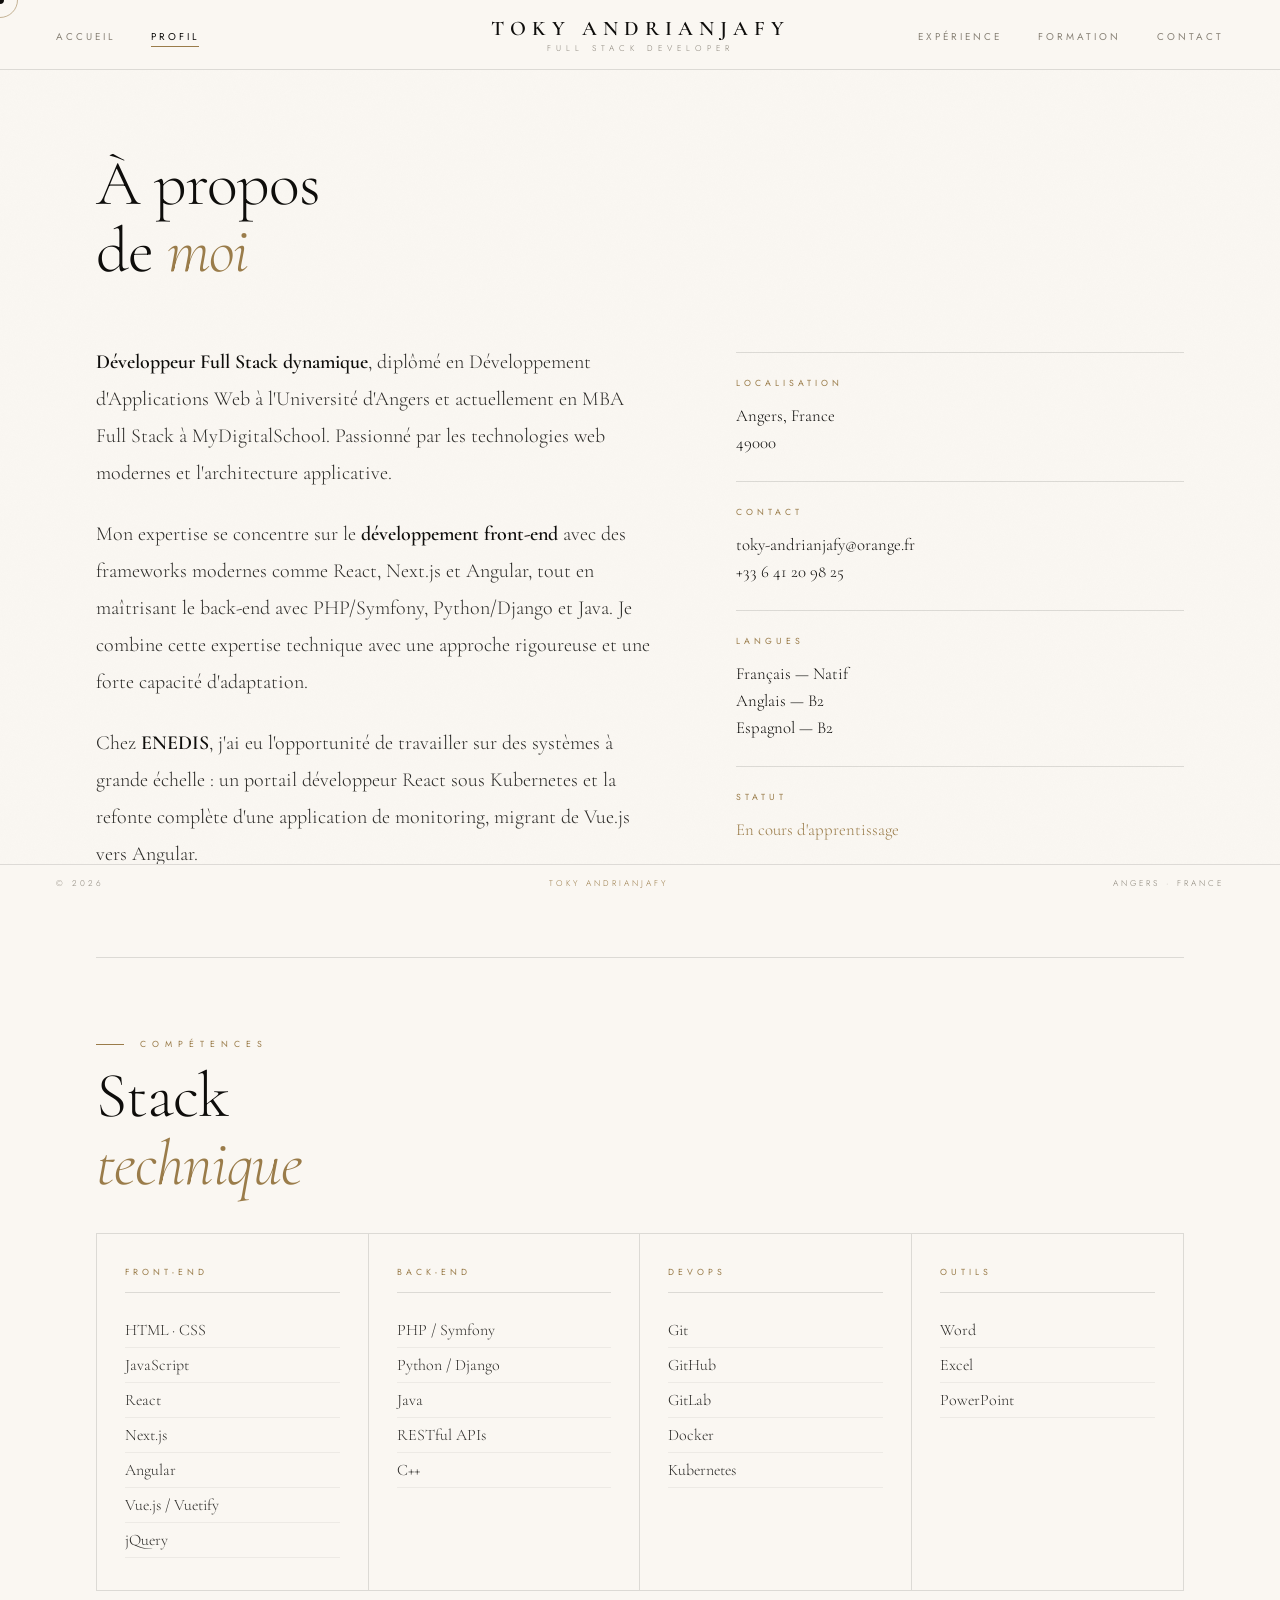
==== pages/about.html @ 76fbd196 "responsive" ====
<!DOCTYPE html>
<html lang="fr">

<head>
    <meta charset="UTF-8" />
    <meta name="viewport" content="width=device-width, initial-scale=1.0" />
    <title>Profil</title>
    <link rel="stylesheet" href="../assets/styles.css" />
</head>

<body data-page="about">

    <div id="cursor"></div>
    <div id="cursor-circle"></div>
    <div id="curtain">
        <div id="curtain-line"></div>
    </div>

    <nav>
        <ul class="nav-left">
            <li><a href="../index.html" data-page="home">Accueil</a></li>
            <li><a href="../pages/about.html" data-page="about">Profil</a></li>
        </ul>
        <div class="nav-logo">
            <div class="nav-logo-main">Toky Andrianjafy</div>
            <div class="nav-logo-sub">Full Stack Developer</div>
        </div>
        <ul class="nav-right">
            <li><a href="../pages/experience.html" data-page="experience">Expérience</a></li>
            <li><a href="../pages/education.html" data-page="education">Formation</a></li>
            <li><a href="../pages/contact.html" data-page="contact">Contact</a></li>
        </ul>

        <!-- HAMBURGER -->
        <button id="nav-hamburger" class="nav-hamburger" aria-label="Menu">
            <span></span>
            <span></span>
            <span></span>
        </button>
    </nav>

    <main class="page active" id="about">
        <div class="pg-wrap">

            <h2 class="section-h2 reveal">À propos<br>de <em>moi</em></h2>

            <div class="about-grid">

                <div class="about-body">
                    <p class="reveal">
                        <strong>Développeur Full Stack dynamique</strong>, diplômé en Développement d'Applications Web à
                        l'Université d'Angers et actuellement en MBA Full Stack à MyDigitalSchool. Passionné par les
                        technologies web modernes et l'architecture applicative.
                    </p>
                    <p class="reveal">
                        Mon expertise se concentre sur le <strong>développement front-end</strong> avec des frameworks
                        modernes comme React, Next.js et Angular, tout en maîtrisant le back-end avec PHP/Symfony,
                        Python/Django et Java. Je combine cette expertise technique avec une approche rigoureuse et une
                        forte capacité d'adaptation.
                    </p>
                    <p class="reveal">
                        Chez <strong>ENEDIS</strong>, j'ai eu l'opportunité de travailler sur des systèmes à grande
                        échelle : un portail développeur React sous Kubernetes et la refonte complète d'une application
                        de monitoring, migrant de Vue.js vers Angular.
                    </p>
                </div>

                <div class="about-aside">
                    <div class="aside-block reveal">
                        <div class="aside-label">Localisation</div>
                        <div class="aside-val">Angers, France<br>49000</div>
                    </div>
                    <div class="aside-block reveal">
                        <div class="aside-label">Contact</div>
                        <div class="aside-val">
                            toky-andrianjafy@orange.fr<br>
                            +33 6 41 20 98 25
                        </div>
                    </div>
                    <div class="aside-block reveal">
                        <div class="aside-label">Langues</div>
                        <div class="aside-val">
                            Français — Natif<br>
                            Anglais — B2<br>
                            Espagnol — B2
                        </div>
                    </div>
                    <div class="aside-block reveal">
                        <div class="aside-label">Statut</div>
                        <div class="aside-val" style="color:var(--or)">En cours d'apprentissage</div>
                    </div>
                </div>

            </div>

            <div class="divider"></div>

            <div class="skills-section">
                <div class="section-label reveal">Compétences</div>
                <h2 class="section-h2 reveal" style="margin-bottom:36px">Stack<br><em>technique</em></h2>

                <div class="skills-grid reveal">
                    <div class="skill-col">
                        <div class="skill-col-title">Front-End</div>
                        <ul class="skill-list">
                            <li>HTML · CSS</li>
                            <li>JavaScript</li>
                            <li>React</li>
                            <li>Next.js</li>
                            <li>Angular</li>
                            <li>Vue.js / Vuetify</li>
                            <li>jQuery</li>
                        </ul>
                    </div>
                    <div class="skill-col">
                        <div class="skill-col-title">Back-End</div>
                        <ul class="skill-list">
                            <li>PHP / Symfony</li>
                            <li>Python / Django</li>
                            <li>Java</li>
                            <li>RESTful APIs</li>
                            <li>C++</li>
                        </ul>
                    </div>
                    <div class="skill-col">
                        <div class="skill-col-title">DevOps</div>
                        <ul class="skill-list">
                            <li>Git</li>
                            <li>GitHub</li>
                            <li>GitLab</li>
                            <li>Docker</li>
                            <li>Kubernetes</li>
                        </ul>
                    </div>
                    <div class="skill-col">
                        <div class="skill-col-title">Outils</div>
                        <ul class="skill-list">
                            <li>Word</li>
                            <li>Excel</li>
                            <li>PowerPoint</li>
                        </ul>
                    </div>
                </div>
            </div>

        </div>
    </main>

    <footer>
        <span>© 2026</span>
        <span class="ft-center">Toky Andrianjafy</span>
        <span>Angers · France</span>
    </footer>

    <script src="../assets/main.js"></script>
</body>

</html>
---- assets/styles.css ----
@import url('https://fonts.googleapis.com/css2?family=Cormorant+Garamond:ital,wght@0,300;0,400;0,500;0,600;1,300;1,400&family=Jost:wght@200;300;400;500&display=swap');

:root {
  --ivoire:    #f5f0e8;
  --ivoire2:   #ede6d6;
  --creme:     #faf7f2;
  --noir:      #0e0d0b;
  --noir2:     #1a1916;
  --anthracite:#2c2b28;
  --or:        #9a7c4a;
  --or2:       #c4a265;
  --bordeaux:  #6b1f2a;
  --gris:      #8a8478;
  --gris-clair:#c8c2b6;
  --border:    rgba(154,124,74,0.18);
  --border-dark: rgba(14,13,11,0.12);
}

*, *::before, *::after { box-sizing: border-box; margin: 0; padding: 0; }
html { scroll-behavior: smooth; font-size: 16px; }
body {
  background: var(--creme); color: var(--anthracite);
  font-family: 'Jost', sans-serif; font-weight: 300;
  overflow-x: hidden; cursor: none;
  -webkit-font-smoothing: antialiased;
}
body::before {
  content: ''; position: fixed; inset: 0; z-index: 0; pointer-events: none;
  background-image: url("data:image/svg+xml,%3Csvg xmlns='http://www.w3.org/2000/svg' width='400' height='400'%3E%3Cfilter id='p'%3E%3CfeTurbulence type='fractalNoise' baseFrequency='0.65' numOctaves='3' stitchTiles='stitch'/%3E%3CfeColorMatrix type='saturate' values='0'/%3E%3C/filter%3E%3Crect width='400' height='400' filter='url(%23p)' opacity='0.025'/%3E%3C/svg%3E");
  background-size: 300px;
}

/* CURSOR */
#cursor {
  position: fixed; z-index: 9999; pointer-events: none;
  width: 8px; height: 8px; background: var(--noir);
  border-radius: 50%; transform: translate(-50%, -50%);
  transition: width .18s ease, height .18s ease, background .18s;
}
#cursor-circle {
  position: fixed; z-index: 9998; pointer-events: none;
  width: 36px; height: 36px;
  border: 1px solid rgba(154,124,74,0.55); border-radius: 50%;
  transform: translate(-50%, -50%);
  transition: left .09s ease, top .09s ease, width .22s, height .22s;
}

/* CURTAIN */
#curtain {
  position: fixed; inset: 0; z-index: 8000;
  background: var(--ivoire2);
  transform: scaleX(1); transform-origin: right;
  pointer-events: none;
}
#curtain-line {
  position: absolute; right: 0; top: 0; bottom: 0;
  width: 1px; background: var(--or);
}

/* ── NAV — FLEXBOX ── */
nav {
  position: fixed; top: 0; left: 0; right: 0; z-index: 500;
  height: 70px;
  display: flex;
  align-items: center;
  padding: 0 56px;
  background: rgba(250,247,242,0.92);
  backdrop-filter: blur(14px);
  border-bottom: 1px solid var(--border-dark);
}
.nav-left {
  display: flex; gap: 36px; list-style: none;
  flex: 1;
}
.nav-logo {
  flex-shrink: 0;
  text-align: center;
  padding: 0 40px;
}
.nav-right {
  display: flex; gap: 36px; list-style: none;
  flex: 1; justify-content: flex-end;
}
/* Hamburger — hidden on desktop */
.nav-hamburger {
  display: none;
  flex-direction: column; justify-content: center; align-items: center;
  gap: 5px;
  width: 44px; height: 44px;
  background: none; border: none;
  cursor: pointer; flex-shrink: 0;
}
.nav-hamburger span {
  display: block; width: 22px; height: 1.5px;
  background: var(--noir);
  transition: transform .28s ease, opacity .28s ease;
}
.nav-hamburger.open span:nth-child(1) { transform: translateY(6.5px) rotate(45deg); }
.nav-hamburger.open span:nth-child(2) { opacity: 0; }
.nav-hamburger.open span:nth-child(3) { transform: translateY(-6.5px) rotate(-45deg); }

.nav-logo-main {
  font-family: 'Cormorant Garamond', serif;
  font-size: 1.3rem; font-weight: 600;
  letter-spacing: 6px; text-transform: uppercase; color: var(--noir);
}
.nav-logo-sub {
  font-family: 'Jost', sans-serif;
  font-size: .52rem; font-weight: 300;
  letter-spacing: 5px; text-transform: uppercase;
  color: var(--gris); margin-top: 1px;
}
nav a {
  font-family: 'Jost', sans-serif;
  font-size: .62rem; font-weight: 400;
  letter-spacing: 3px; text-transform: uppercase;
  color: var(--gris); text-decoration: none;
  transition: color .22s; position: relative;
}
nav a::after {
  content: ''; position: absolute; bottom: -3px; left: 0; right: 0;
  height: 1px; background: var(--or);
  transform: scaleX(0); transition: transform .22s;
}
nav a:hover, nav a.active { color: var(--noir); }
nav a:hover::after, nav a.active::after { transform: scaleX(1); }

/* Drawer */
.nav-drawer {
  display: none;
  position: fixed; top: 70px; left: 0; right: 0; z-index: 490;
  background: rgba(250,247,242,0.98);
  backdrop-filter: blur(14px);
  border-bottom: 1px solid var(--border-dark);
  padding: 20px 28px 28px;
  flex-direction: column;
  opacity: 0; transform: translateY(-6px);
  transition: opacity .25s ease, transform .25s ease;
  pointer-events: none;
}
.nav-drawer.open { display: flex; opacity: 1; transform: translateY(0); pointer-events: auto; }
.nav-drawer a {
  font-family: 'Jost', sans-serif;
  font-size: .75rem; font-weight: 400;
  letter-spacing: 4px; text-transform: uppercase;
  color: var(--gris); text-decoration: none;
  padding: 16px 0;
  border-bottom: 1px solid var(--border-dark);
  display: block;
  transition: color .2s, padding-left .2s;
}
.nav-drawer a:last-child { border-bottom: none; }
.nav-drawer a:hover, .nav-drawer a.active { color: var(--noir); padding-left: 8px; }



/* PAGES */
.page {
  min-height: 100vh; padding-top: 70px;
  position: relative; z-index: 2;
  display: none; opacity: 0; transition: opacity .5s ease;
}
.page.active { display: block; opacity: 1; }

/* LAYOUT */
.pg-wrap { max-width: 1200px; margin: 0 auto; padding: 80px 56px 100px; }

.section-label {
  font-family: 'Jost', sans-serif;
  font-size: .55rem; font-weight: 400;
  letter-spacing: 6px; text-transform: uppercase; color: var(--or);
  display: flex; align-items: center; gap: 16px; margin-bottom: 12px;
}
.section-label::before { content: ''; display: block; width: 28px; height: 1px; background: var(--or); }

.section-h2 {
  font-family: 'Cormorant Garamond', serif;
  font-size: clamp(2.8rem, 5vw, 5rem); font-weight: 300;
  letter-spacing: -1px; color: var(--noir); line-height: 1.05;
  margin-bottom: 60px;
}
.section-h2 em { font-style: italic; color: var(--or); }
.divider { width: 100%; height: 1px; background: var(--border-dark); margin: 60px 0; }

/* BUTTONS */
.btn {
  font-family: 'Jost', sans-serif;
  font-size: .62rem; font-weight: 400;
  letter-spacing: 4px; text-transform: uppercase;
  padding: 14px 36px; text-decoration: none;
  border: none; cursor: none; transition: all .25s; display: inline-block;
}
.btn-dark { background: var(--noir); color: var(--ivoire); }
.btn-dark:hover { background: var(--anthracite); letter-spacing: 6px; }
.btn-outline { background: transparent; color: var(--noir); border: 1px solid var(--border-dark); }
.btn-outline:hover { border-color: var(--or); color: var(--or); }

/* HOME */
.home-hero { display: grid; grid-template-columns: 1fr 1fr; min-height: calc(100vh - 70px); }
.hero-editorial {
  padding: 80px 56px; display: flex; flex-direction: column; justify-content: flex-end;
  background: var(--noir); position: relative; overflow: hidden;
}
.hero-editorial::before {
  content: 'T A'; position: absolute; top: -20px; left: -20px;
  font-family: 'Cormorant Garamond', serif;
  font-size: 28vw; font-weight: 600; color: rgba(255,255,255,0.025);
  letter-spacing: -10px; line-height: 1; pointer-events: none; user-select: none;
}
.hero-overline {
  font-family: 'Jost', sans-serif; font-size: .55rem; font-weight: 300;
  letter-spacing: 6px; text-transform: uppercase; color: var(--or2); margin-bottom: 24px;
}
h1.hero-name {
  font-family: 'Cormorant Garamond', serif;
  font-size: clamp(3.5rem, 6vw, 6.5rem); font-weight: 300;
  color: var(--ivoire); line-height: 1.0; letter-spacing: -1px;
}
h1.hero-name .italic { font-style: italic; color: var(--or2); }
.hero-rule { width: 48px; height: 1px; background: var(--or); margin: 32px 0; }
.hero-tagline {
  font-family: 'Jost', sans-serif; font-size: .72rem; font-weight: 300;
  letter-spacing: 4px; text-transform: uppercase; color: rgba(245,240,232,0.45);
}
.hero-content {
  padding: 80px 64px; display: flex; flex-direction: column; justify-content: center;
  border-left: 1px solid var(--border-dark); background: var(--creme);
}
.hero-intro {
  font-family: 'Cormorant Garamond', serif;
  font-size: 1.45rem; font-weight: 300; line-height: 1.7;
  color: var(--anthracite); margin-bottom: 36px;
}
.hero-intro em { font-style: italic; color: var(--or); }
.hero-meta {
  display: flex; flex-direction: column; gap: 12px; margin-bottom: 48px;
  border-top: 1px solid var(--border-dark); padding-top: 32px;
}
.meta-row { display: flex; gap: 20px; align-items: baseline; font-size: .75rem; }
.meta-key {
  font-family: 'Jost', sans-serif; font-weight: 400;
  letter-spacing: 3px; text-transform: uppercase; color: var(--gris);
  min-width: 90px; font-size: .6rem;
}
.meta-val { font-family: 'Cormorant Garamond', serif; font-size: 1rem; color: var(--noir); }
.hero-btns { display: flex; gap: 14px; }
.hero-issue { position: absolute; bottom: 48px; right: 56px; text-align: right; }
.issue-num {
  font-family: 'Cormorant Garamond', serif; font-size: 4rem; font-weight: 300;
  color: rgba(245,240,232,0.08); line-height: 1;
}
.issue-label {
  font-family: 'Jost', sans-serif; font-size: .5rem;
  letter-spacing: 4px; text-transform: uppercase; color: var(--or); opacity: .6;
}

/* ABOUT */
.about-grid { display: grid; grid-template-columns: 5fr 4fr; gap: 80px; align-items: start; }
.about-body {
  font-family: 'Cormorant Garamond', serif;
  font-size: 1.25rem; font-weight: 300; line-height: 1.85; color: var(--anthracite);
}
.about-body p { margin-bottom: 24px; }
.about-body strong { font-weight: 600; color: var(--noir); }
.about-body em { font-style: italic; color: var(--or); }
.about-aside { padding-top: 8px; }
.aside-block { border-top: 1px solid var(--border-dark); padding: 24px 0; }
.aside-label {
  font-family: 'Jost', sans-serif; font-size: .55rem; font-weight: 400;
  letter-spacing: 4px; text-transform: uppercase; color: var(--or); margin-bottom: 14px;
}
.aside-val { font-family: 'Cormorant Garamond', serif; font-size: 1.05rem; color: var(--noir); line-height: 1.6; }
.skills-section { margin-top: 80px; }
.skills-grid { display: grid; grid-template-columns: repeat(4, 1fr); gap: 0; border: 1px solid var(--border-dark); }
.skill-col { padding: 32px 28px; border-right: 1px solid var(--border-dark); }
.skill-col:last-child { border-right: none; }
.skill-col-title {
  font-family: 'Jost', sans-serif; font-size: .55rem; font-weight: 400;
  letter-spacing: 4px; text-transform: uppercase; color: var(--or);
  margin-bottom: 20px; padding-bottom: 14px; border-bottom: 1px solid var(--border-dark);
}
.skill-list { list-style: none; }
.skill-list li {
  font-family: 'Cormorant Garamond', serif; font-size: 1rem; color: var(--anthracite);
  padding: 7px 0; border-bottom: 1px solid rgba(14,13,11,0.05);
  transition: color .2s, padding-left .2s;
}
.skill-list li:hover { color: var(--or); padding-left: 6px; }

/* EXPERIENCE */
.timeline { display: flex; flex-direction: column; border-left: 1px solid var(--border-dark); margin-left: 20px; }
.tl-entry {
  display: grid; grid-template-columns: 180px 1fr;
  padding: 0 0 72px 48px; position: relative;
}
.tl-entry::before {
  content: ''; position: absolute; left: -5px; top: 6px;
  width: 9px; height: 9px; background: var(--creme);
  border: 1px solid var(--or); border-radius: 50%;
}
.tl-period {
  font-family: 'Jost', sans-serif; font-size: .58rem; font-weight: 300;
  letter-spacing: 2px; text-transform: uppercase; color: var(--or); line-height: 1.6;
  padding-top: 4px;
}
.tl-role {
  font-family: 'Cormorant Garamond', serif;
  font-size: 1.8rem; font-weight: 400; color: var(--noir); line-height: 1.1; margin-bottom: 6px;
}
.tl-role em { font-style: italic; }
.tl-company {
  font-family: 'Jost', sans-serif; font-size: .65rem; font-weight: 400;
  letter-spacing: 3px; text-transform: uppercase; color: var(--gris); margin-bottom: 24px;
}
.tl-tasks { list-style: none; }
.tl-tasks li {
  font-family: 'Cormorant Garamond', serif; font-size: 1.05rem; color: var(--anthracite);
  line-height: 1.75; padding: 8px 0 8px 20px;
  border-bottom: 1px solid rgba(14,13,11,0.06); position: relative;
}
.tl-tasks li::before { content: '—'; position: absolute; left: 0; color: var(--or); font-size: .8rem; }

/* EDUCATION */
.edu-list { display: flex; flex-direction: column; }
.edu-entry {
  display: grid; grid-template-columns: 200px 1fr;
  padding: 40px 0; border-bottom: 1px solid var(--border-dark);
  transition: background .2s, padding-left .2s;
}
.edu-entry:first-child { border-top: 1px solid var(--border-dark); }
.edu-entry:hover { background: var(--ivoire2); padding-left: 12px; }
.edu-year {
  font-family: 'Jost', sans-serif; font-size: .58rem; font-weight: 300;
  letter-spacing: 3px; text-transform: uppercase; color: var(--or); padding-top: 6px;
}
.edu-deg {
  font-family: 'Cormorant Garamond', serif;
  font-size: 1.6rem; font-weight: 400; color: var(--noir); line-height: 1.15; margin-bottom: 8px;
}
.edu-school {
  font-family: 'Jost', sans-serif; font-size: .65rem; font-weight: 300;
  letter-spacing: 3px; text-transform: uppercase; color: var(--gris);
}

/* CONTACT */
.contact-grid { display: grid; grid-template-columns: 1fr 1fr; gap: 100px; align-items: start; }
.contact-intro {
  font-family: 'Cormorant Garamond', serif; font-size: 1.3rem; font-weight: 300;
  line-height: 1.8; color: var(--anthracite); margin-bottom: 48px;
}
.contact-intro em { font-style: italic; color: var(--or); }
.contact-lines { display: flex; flex-direction: column; }
.contact-line {
  display: grid; grid-template-columns: 80px 1fr; gap: 20px;
  padding: 18px 0; border-bottom: 1px solid var(--border-dark); align-items: center;
  transition: padding-left .2s;
}
.contact-line:hover { padding-left: 8px; }
.cl-key {
  font-family: 'Jost', sans-serif; font-size: .55rem; font-weight: 400;
  letter-spacing: 3px; text-transform: uppercase; color: var(--or);
}
.cl-val { font-family: 'Cormorant Garamond', serif; font-size: 1.05rem; color: var(--noir); }
.langs-aside { padding-top: 8px; }
.lang-entry { padding: 24px 0; border-bottom: 1px solid var(--border-dark); }
.lang-top { display: flex; justify-content: space-between; align-items: baseline; margin-bottom: 12px; }
.lang-name { font-family: 'Cormorant Garamond', serif; font-size: 1.4rem; font-weight: 400; color: var(--noir); }
.lang-lv {
  font-family: 'Jost', sans-serif; font-size: .55rem; font-weight: 300;
  letter-spacing: 3px; text-transform: uppercase; color: var(--or);
}
.lang-track { height: 1px; background: var(--gris-clair); position: relative; }
.lang-fill {
  position: absolute; left: 0; top: -1px; height: 3px;
  background: linear-gradient(90deg, var(--noir), var(--or));
  animation: grow 1.2s ease forwards;
}
@keyframes grow { from { width: 0; } }

/* FOOTER */
footer {
  position: fixed; bottom: 0; left: 0; right: 0; z-index: 500;
  height: 36px; display: flex; align-items: center; justify-content: space-between;
  padding: 0 56px;
  background: rgba(250,247,242,0.96); border-top: 1px solid var(--border-dark);
  font-family: 'Jost', sans-serif; font-size: .52rem; font-weight: 300;
  letter-spacing: 3px; text-transform: uppercase; color: var(--gris);
}
.ft-center { color: var(--or); }

/* SCROLLBAR */
::-webkit-scrollbar { width: 6px; }
::-webkit-scrollbar-track { background: var(--ivoire2); }
::-webkit-scrollbar-thumb { background: var(--or); }
::-webkit-scrollbar-thumb:hover { background: var(--or2); }
* { scrollbar-width: thin; scrollbar-color: var(--or) var(--ivoire2); }

/* ════════════════════════════════════════
   RESPONSIVE
════════════════════════════════════════ */

/* Tablet landscape 961–1279 */
@media (max-width: 1279px) and (min-width: 961px) {
  nav { padding: 0 32px; }
  .pg-wrap { padding: 72px 40px 90px; }
  .hero-editorial { padding: 72px 44px; }
  .hero-content { padding: 72px 44px; }
  h1.hero-name { font-size: 5rem; }
  .skills-grid { grid-template-columns: 1fr 1fr; }
  .tl-entry { grid-template-columns: 140px 1fr; }
}

/* Tablet / Mobile ≤ 960px */
@media (max-width: 960px) {
  nav {
    padding: 0 20px;
    justify-content: space-between;
  }
  .nav-left  { display: none; }
  .nav-right { display: none; }
  .nav-logo  { flex: 1; padding: 0; text-align: left; }
  .nav-hamburger { display: flex; }

  footer { padding: 0 20px; }
  .ft-center { display: none; }

  .home-hero { grid-template-columns: 1fr; }
  .hero-editorial { min-height: 45vh; padding: 60px 28px 48px; }
  .hero-editorial::before { font-size: 38vw; }
  .hero-content { padding: 44px 28px 60px; border-left: none; border-top: 1px solid var(--border-dark); }
  h1.hero-name { font-size: clamp(3.2rem, 8vw, 5rem); }
  .hero-btns { flex-wrap: wrap; }

  .pg-wrap { padding: 56px 24px 80px; }
  .about-grid { grid-template-columns: 1fr; gap: 48px; }
  .skills-grid { grid-template-columns: 1fr 1fr; }
  .tl-entry { grid-template-columns: 1fr; gap: 6px; padding-left: 24px; }
  .tl-entry::before { display: none; }
  .edu-entry { grid-template-columns: 1fr; gap: 6px; }
  .edu-entry:hover { padding-left: 0; }
  .contact-grid { grid-template-columns: 1fr; gap: 52px; }
}

/* Mobile ≤ 600px */
@media (max-width: 600px) {
  nav { height: 60px; }
  .nav-logo-main { font-size: 1rem; letter-spacing: 3px; }
  .nav-logo-sub { display: none; }
  .nav-drawer { top: 60px; }
  .page { padding-top: 60px; }

  .hero-editorial { padding: 48px 20px 36px; min-height: 40vh; }
  .hero-content { padding: 36px 20px 52px; }
  h1.hero-name { font-size: clamp(2.6rem, 10vw, 4rem); }
  .hero-intro { font-size: 1.15rem; }
  .hero-btns { flex-direction: column; gap: 10px; }
  .btn { text-align: center; }

  .pg-wrap { padding: 44px 20px 72px; }
  .section-h2 { font-size: clamp(2rem, 8vw, 3rem); margin-bottom: 36px; }
  .skills-grid { grid-template-columns: 1fr; border: 1px solid var(--border-dark); }
  .skill-col { border-right: none; border-bottom: 1px solid var(--border-dark); }
  .skill-col:last-child { border-bottom: none; }
  .tl-role { font-size: 1.4rem; }
  .about-body { font-size: 1.05rem; }
  .edu-deg { font-size: 1.3rem; }
  .contact-intro { font-size: 1.1rem; }
  .lang-name { font-size: 1.1rem; }
  footer { padding: 0 16px; }
}

/* Small mobile ≤ 380px */
@media (max-width: 380px) {
  .pg-wrap { padding: 36px 16px 64px; }
  h1.hero-name { font-size: 2.4rem; }
  .nav-logo-main { font-size: .9rem; letter-spacing: 2px; }
}
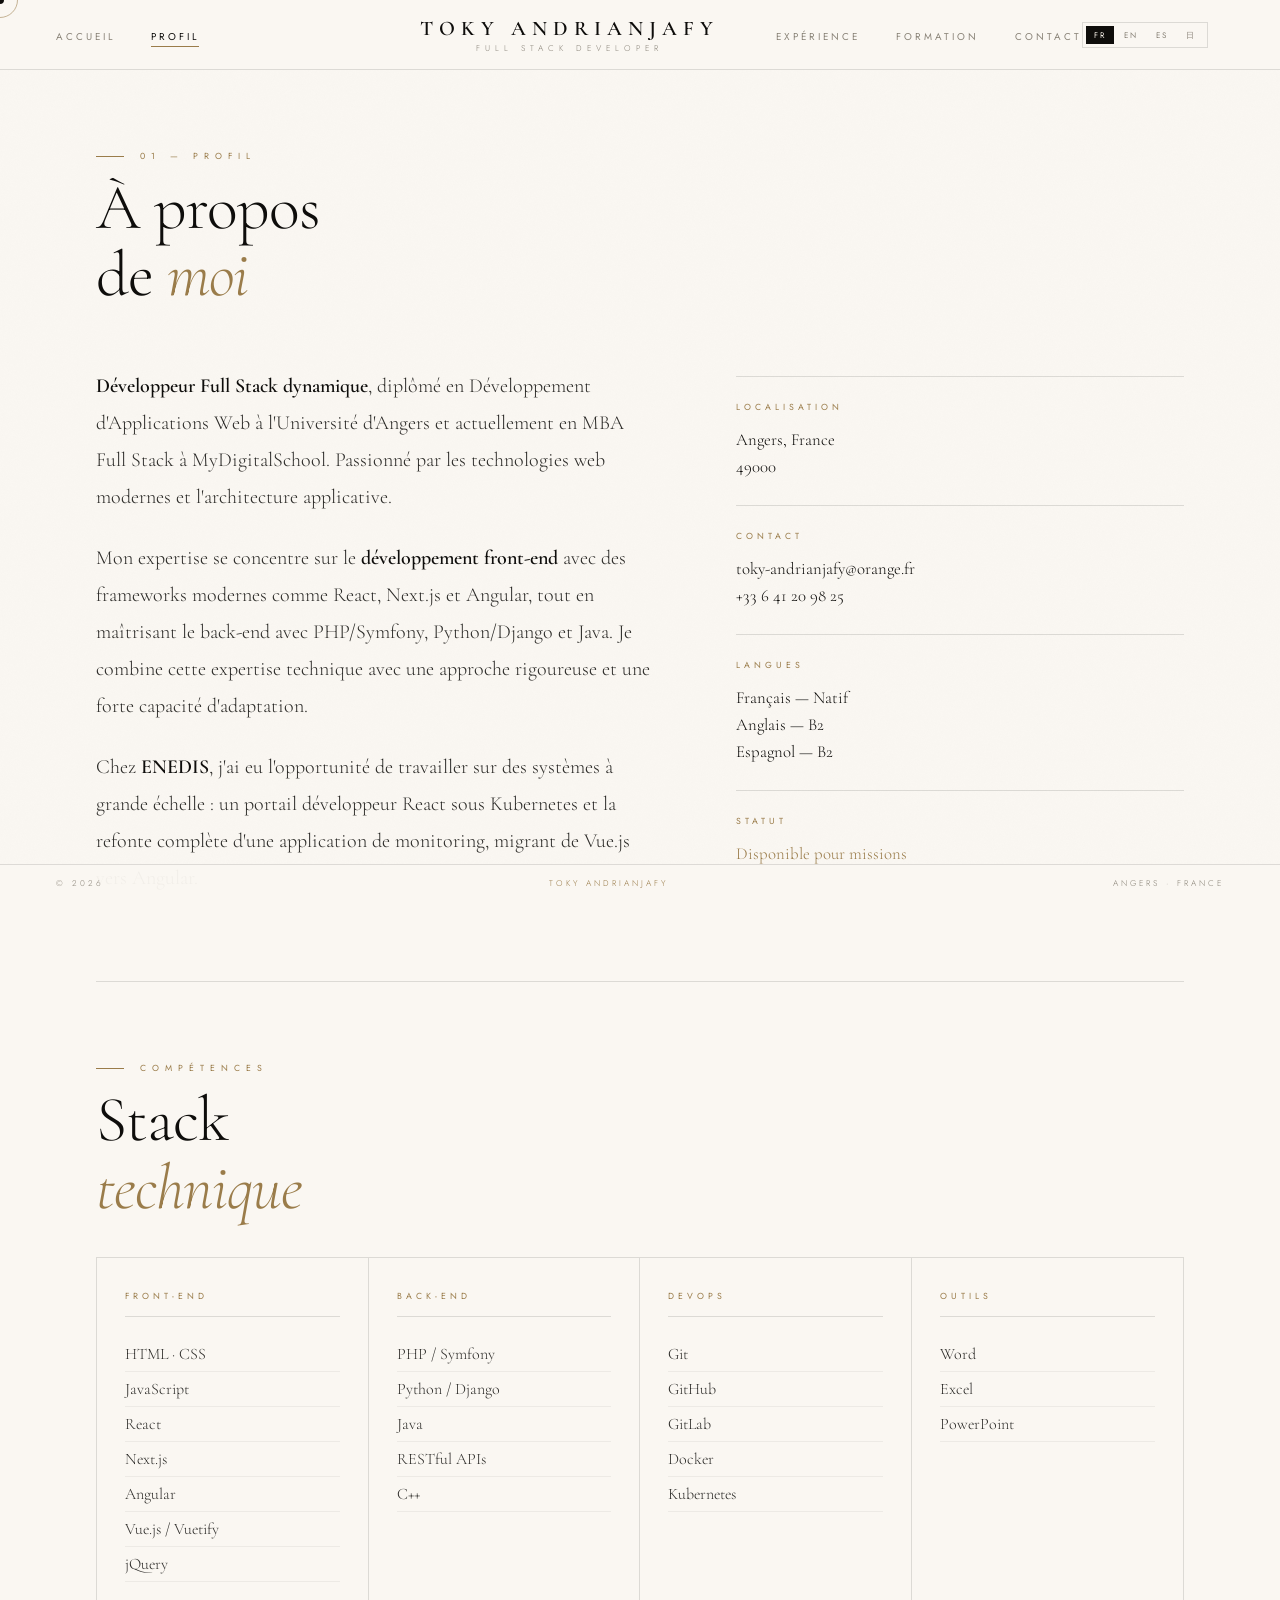
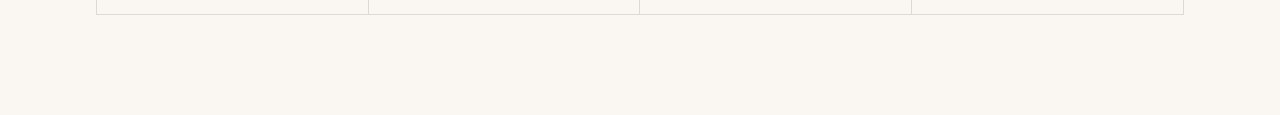
==== commit 0ef8b37a: "langues" ====
--- a/pages/about.html
+++ b/pages/about.html
@@ -1,158 +1,113 @@
 <!DOCTYPE html>
 <html lang="fr">
+<head>
+  <meta charset="UTF-8" />
+  <meta name="viewport" content="width=device-width, initial-scale=1.0" />
+  <title>Profil — Toky Andrianjafy</title>
+  <link rel="stylesheet" href="../assets/styles.css" />
+</head>
+<body data-page="about">
+  <div id="cursor"></div>
+  <div id="cursor-circle"></div>
+  <div id="curtain"><div id="curtain-line"></div></div>
+  <input type="checkbox" id="nav-toggle" class="nav-toggle" />
+  <nav>
+    <ul class="nav-left">
+      <li><a href="../index.html" data-page="home" data-i18n="nav.home">Accueil</a></li>
+      <li><a href="../pages/about.html" data-page="about" data-i18n="nav.about">Profil</a></li>
+    </ul>
+    <div class="nav-logo">
+      <div class="nav-logo-main">Toky Andrianjafy</div>
+      <div class="nav-logo-sub">Full Stack Developer</div>
+    </div>
+    <ul class="nav-right">
+      <li><a href="../pages/experience.html" data-page="experience" data-i18n="nav.experience">Expérience</a></li>
+      <li><a href="../pages/education.html" data-page="education" data-i18n="nav.education">Formation</a></li>
+      <li><a href="../pages/contact.html" data-page="contact" data-i18n="nav.contact">Contact</a></li>
+    </ul>
+    <label for="nav-toggle" class="nav-hamburger" aria-label="Menu">
+      <span></span><span></span><span></span>
+    </label>
+  </nav>
+  <div class="nav-drawer">
+    <a href="../index.html" data-page="home" data-i18n="nav.home">Accueil</a>
+    <a href="../pages/about.html" data-page="about" data-i18n="nav.about">Profil</a>
+    <a href="../pages/experience.html" data-page="experience" data-i18n="nav.experience">Expérience</a>
+    <a href="../pages/education.html" data-page="education" data-i18n="nav.education">Formation</a>
+    <a href="../pages/contact.html" data-page="contact" data-i18n="nav.contact">Contact</a>
+  </div>
 
-<head>
-    <meta charset="UTF-8" />
-    <meta name="viewport" content="width=device-width, initial-scale=1.0" />
-    <title>Profil</title>
-    <link rel="stylesheet" href="../assets/styles.css" />
-</head>
+  <main class="page active" id="about">
+    <div class="pg-wrap">
+      <div class="section-label reveal" data-i18n="about.label">01 — Profil</div>
+      <h2 class="section-h2 reveal" data-i18n="about.title">À propos<br>de <em>moi</em></h2>
+      <div class="about-grid">
+        <div class="about-body">
+          <p class="reveal" data-i18n="about.p1"><strong>Développeur Full Stack dynamique</strong>, diplômé en Développement d'Applications Web à l'Université d'Angers et actuellement en MBA Full Stack à MyDigitalSchool.</p>
+          <p class="reveal" data-i18n="about.p2">Mon expertise se concentre sur le <strong>développement front-end</strong> avec des frameworks modernes comme React, Next.js et Angular.</p>
+          <p class="reveal" data-i18n="about.p3">Chez <strong>ENEDIS</strong>, j'ai travaillé sur des systèmes à grande échelle.</p>
+        </div>
+        <div class="about-aside">
+          <div class="aside-block reveal">
+            <div class="aside-label" data-i18n="about.loc.l">Localisation</div>
+            <div class="aside-val" data-i18n="about.loc.v">Angers, France<br>49000</div>
+          </div>
+          <div class="aside-block reveal">
+            <div class="aside-label" data-i18n="about.cnt.l">Contact</div>
+            <div class="aside-val">toky-andrianjafy@orange.fr<br>+33 6 41 20 98 25</div>
+          </div>
+          <div class="aside-block reveal">
+            <div class="aside-label" data-i18n="about.lng.l">Langues</div>
+            <div class="aside-val" data-i18n="about.lng.v">Français — Natif<br>Anglais — B2<br>Espagnol — B2</div>
+          </div>
+          <div class="aside-block reveal">
+            <div class="aside-label" data-i18n="about.sta.l">Statut</div>
+            <div class="aside-val" style="color:var(--or)" data-i18n="about.sta.v">Disponible pour missions</div>
+          </div>
+        </div>
+      </div>
 
-<body data-page="about">
+      <div class="divider"></div>
 
-    <div id="cursor"></div>
-    <div id="cursor-circle"></div>
-    <div id="curtain">
-        <div id="curtain-line"></div>
+      <div class="skills-section">
+        <div class="section-label reveal" data-i18n="about.ski.l">Compétences</div>
+        <h2 class="section-h2 reveal" style="margin-bottom:36px" data-i18n="about.ski.t">Stack<br><em>technique</em></h2>
+        <div class="skills-grid reveal">
+          <div class="skill-col">
+            <div class="skill-col-title" data-i18n="col.front">Front-End</div>
+            <ul class="skill-list">
+              <li>HTML · CSS</li><li>JavaScript</li><li>React</li><li>Next.js</li><li>Angular</li><li>Vue.js / Vuetify</li><li>jQuery</li>
+            </ul>
+          </div>
+          <div class="skill-col">
+            <div class="skill-col-title" data-i18n="col.back">Back-End</div>
+            <ul class="skill-list">
+              <li>PHP / Symfony</li><li>Python / Django</li><li>Java</li><li>RESTful APIs</li><li>C++</li>
+            </ul>
+          </div>
+          <div class="skill-col">
+            <div class="skill-col-title" data-i18n="col.devops">DevOps</div>
+            <ul class="skill-list">
+              <li>Git</li><li>GitHub</li><li>GitLab</li><li>Docker</li><li>Kubernetes</li>
+            </ul>
+          </div>
+          <div class="skill-col">
+            <div class="skill-col-title" data-i18n="col.tools">Outils</div>
+            <ul class="skill-list">
+              <li>Word</li><li>Excel</li><li>PowerPoint</li>
+            </ul>
+          </div>
+        </div>
+      </div>
     </div>
+  </main>
 
-    <nav>
-        <ul class="nav-left">
-            <li><a href="../index.html" data-page="home">Accueil</a></li>
-            <li><a href="../pages/about.html" data-page="about">Profil</a></li>
-        </ul>
-        <div class="nav-logo">
-            <div class="nav-logo-main">Toky Andrianjafy</div>
-            <div class="nav-logo-sub">Full Stack Developer</div>
-        </div>
-        <ul class="nav-right">
-            <li><a href="../pages/experience.html" data-page="experience">Expérience</a></li>
-            <li><a href="../pages/education.html" data-page="education">Formation</a></li>
-            <li><a href="../pages/contact.html" data-page="contact">Contact</a></li>
-        </ul>
-
-        <!-- HAMBURGER -->
-        <button id="nav-hamburger" class="nav-hamburger" aria-label="Menu">
-            <span></span>
-            <span></span>
-            <span></span>
-        </button>
-    </nav>
-
-    <main class="page active" id="about">
-        <div class="pg-wrap">
-
-            <h2 class="section-h2 reveal">À propos<br>de <em>moi</em></h2>
-
-            <div class="about-grid">
-
-                <div class="about-body">
-                    <p class="reveal">
-                        <strong>Développeur Full Stack dynamique</strong>, diplômé en Développement d'Applications Web à
-                        l'Université d'Angers et actuellement en MBA Full Stack à MyDigitalSchool. Passionné par les
-                        technologies web modernes et l'architecture applicative.
-                    </p>
-                    <p class="reveal">
-                        Mon expertise se concentre sur le <strong>développement front-end</strong> avec des frameworks
-                        modernes comme React, Next.js et Angular, tout en maîtrisant le back-end avec PHP/Symfony,
-                        Python/Django et Java. Je combine cette expertise technique avec une approche rigoureuse et une
-                        forte capacité d'adaptation.
-                    </p>
-                    <p class="reveal">
-                        Chez <strong>ENEDIS</strong>, j'ai eu l'opportunité de travailler sur des systèmes à grande
-                        échelle : un portail développeur React sous Kubernetes et la refonte complète d'une application
-                        de monitoring, migrant de Vue.js vers Angular.
-                    </p>
-                </div>
-
-                <div class="about-aside">
-                    <div class="aside-block reveal">
-                        <div class="aside-label">Localisation</div>
-                        <div class="aside-val">Angers, France<br>49000</div>
-                    </div>
-                    <div class="aside-block reveal">
-                        <div class="aside-label">Contact</div>
-                        <div class="aside-val">
-                            toky-andrianjafy@orange.fr<br>
-                            +33 6 41 20 98 25
-                        </div>
-                    </div>
-                    <div class="aside-block reveal">
-                        <div class="aside-label">Langues</div>
-                        <div class="aside-val">
-                            Français — Natif<br>
-                            Anglais — B2<br>
-                            Espagnol — B2
-                        </div>
-                    </div>
-                    <div class="aside-block reveal">
-                        <div class="aside-label">Statut</div>
-                        <div class="aside-val" style="color:var(--or)">En cours d'apprentissage</div>
-                    </div>
-                </div>
-
-            </div>
-
-            <div class="divider"></div>
-
-            <div class="skills-section">
-                <div class="section-label reveal">Compétences</div>
-                <h2 class="section-h2 reveal" style="margin-bottom:36px">Stack<br><em>technique</em></h2>
-
-                <div class="skills-grid reveal">
-                    <div class="skill-col">
-                        <div class="skill-col-title">Front-End</div>
-                        <ul class="skill-list">
-                            <li>HTML · CSS</li>
-                            <li>JavaScript</li>
-                            <li>React</li>
-                            <li>Next.js</li>
-                            <li>Angular</li>
-                            <li>Vue.js / Vuetify</li>
-                            <li>jQuery</li>
-                        </ul>
-                    </div>
-                    <div class="skill-col">
-                        <div class="skill-col-title">Back-End</div>
-                        <ul class="skill-list">
-                            <li>PHP / Symfony</li>
-                            <li>Python / Django</li>
-                            <li>Java</li>
-                            <li>RESTful APIs</li>
-                            <li>C++</li>
-                        </ul>
-                    </div>
-                    <div class="skill-col">
-                        <div class="skill-col-title">DevOps</div>
-                        <ul class="skill-list">
-                            <li>Git</li>
-                            <li>GitHub</li>
-                            <li>GitLab</li>
-                            <li>Docker</li>
-                            <li>Kubernetes</li>
-                        </ul>
-                    </div>
-                    <div class="skill-col">
-                        <div class="skill-col-title">Outils</div>
-                        <ul class="skill-list">
-                            <li>Word</li>
-                            <li>Excel</li>
-                            <li>PowerPoint</li>
-                        </ul>
-                    </div>
-                </div>
-            </div>
-
-        </div>
-    </main>
-
-    <footer>
-        <span>© 2026</span>
-        <span class="ft-center">Toky Andrianjafy</span>
-        <span>Angers · France</span>
-    </footer>
-
-    <script src="../assets/main.js"></script>
+  <footer>
+    <span>© 2026</span>
+    <span class="ft-center">Toky Andrianjafy</span>
+    <span data-i18n="footer.loc">Angers · France</span>
+  </footer>
+  <script src="../assets/i18n.js"></script>
+  <script src="../assets/main.js"></script>
 </body>
-
-</html>+</html>
--- a/assets/styles.css
+++ b/assets/styles.css
@@ -81,23 +81,27 @@
   display: flex; gap: 36px; list-style: none;
   flex: 1; justify-content: flex-end;
 }
-/* Hamburger — hidden on desktop */
+/* ── HAMBURGER — CSS ONLY ── */
+.nav-toggle {
+  display: none; /* checkbox cachée */
+}
 .nav-hamburger {
   display: none;
   flex-direction: column; justify-content: center; align-items: center;
-  gap: 5px;
+  gap: 6px;
   width: 44px; height: 44px;
-  background: none; border: none;
   cursor: pointer; flex-shrink: 0;
 }
 .nav-hamburger span {
   display: block; width: 22px; height: 1.5px;
   background: var(--noir);
   transition: transform .28s ease, opacity .28s ease;
-}
-.nav-hamburger.open span:nth-child(1) { transform: translateY(6.5px) rotate(45deg); }
-.nav-hamburger.open span:nth-child(2) { opacity: 0; }
-.nav-hamburger.open span:nth-child(3) { transform: translateY(-6.5px) rotate(-45deg); }
+  pointer-events: none;
+}
+/* Checkbox before nav → nav contains label → use :has() */
+#nav-toggle:checked ~ nav .nav-hamburger span:nth-child(1) { transform: translateY(7.5px) rotate(45deg); }
+#nav-toggle:checked ~ nav .nav-hamburger span:nth-child(2) { opacity: 0; }
+#nav-toggle:checked ~ nav .nav-hamburger span:nth-child(3) { transform: translateY(-7.5px) rotate(-45deg); }
 
 .nav-logo-main {
   font-family: 'Cormorant Garamond', serif;
@@ -125,7 +129,7 @@
 nav a:hover, nav a.active { color: var(--noir); }
 nav a:hover::after, nav a.active::after { transform: scaleX(1); }
 
-/* Drawer */
+/* Drawer — affiché via checkbox */
 .nav-drawer {
   display: none;
   position: fixed; top: 70px; left: 0; right: 0; z-index: 490;
@@ -134,11 +138,7 @@
   border-bottom: 1px solid var(--border-dark);
   padding: 20px 28px 28px;
   flex-direction: column;
-  opacity: 0; transform: translateY(-6px);
-  transition: opacity .25s ease, transform .25s ease;
-  pointer-events: none;
-}
-.nav-drawer.open { display: flex; opacity: 1; transform: translateY(0); pointer-events: auto; }
+}
 .nav-drawer a {
   font-family: 'Jost', sans-serif;
   font-size: .75rem; font-weight: 400;
@@ -151,8 +151,6 @@
 }
 .nav-drawer a:last-child { border-bottom: none; }
 .nav-drawer a:hover, .nav-drawer a.active { color: var(--noir); padding-left: 8px; }
-
-
 
 /* PAGES */
 .page {
@@ -420,6 +418,8 @@
   .nav-right { display: none; }
   .nav-logo  { flex: 1; padding: 0; text-align: left; }
   .nav-hamburger { display: flex; }
+  /* Drawer visible quand checkbox cochée */
+  #nav-toggle:checked ~ .nav-drawer { display: flex; }
 
   footer { padding: 0 20px; }
   .ft-center { display: none; }
@@ -474,4 +474,41 @@
   .pg-wrap { padding: 36px 16px 64px; }
   h1.hero-name { font-size: 2.4rem; }
   .nav-logo-main { font-size: .9rem; letter-spacing: 2px; }
-}+}
+
+/* ── LANG SWITCHER ───────────────────────────────── */
+.lang-switcher {
+  display: flex;
+  align-items: center;
+  gap: 2px;
+  margin-right: 16px;
+  border: 1px solid var(--border-dark);
+  padding: 3px;
+}
+.lang-btn {
+  font-family: 'Jost', sans-serif;
+  font-size: .5rem;
+  font-weight: 400;
+  letter-spacing: 2px;
+  text-transform: uppercase;
+  color: var(--gris);
+  background: none;
+  border: none;
+  padding: 5px 8px;
+  cursor: pointer;
+  transition: color .2s, background .2s;
+  line-height: 1;
+}
+.lang-btn:hover { color: var(--noir); }
+.lang-btn.active {
+  background: var(--noir);
+  color: var(--ivoire);
+}
+@media (max-width: 960px) {
+  .lang-switcher { margin-right: 12px; }
+  .lang-btn { padding: 4px 6px; font-size: .45rem; }
+}
+@media (max-width: 600px) {
+  .lang-switcher { gap: 1px; padding: 2px; margin-right: 8px; }
+  .lang-btn { padding: 3px 5px; }
+}
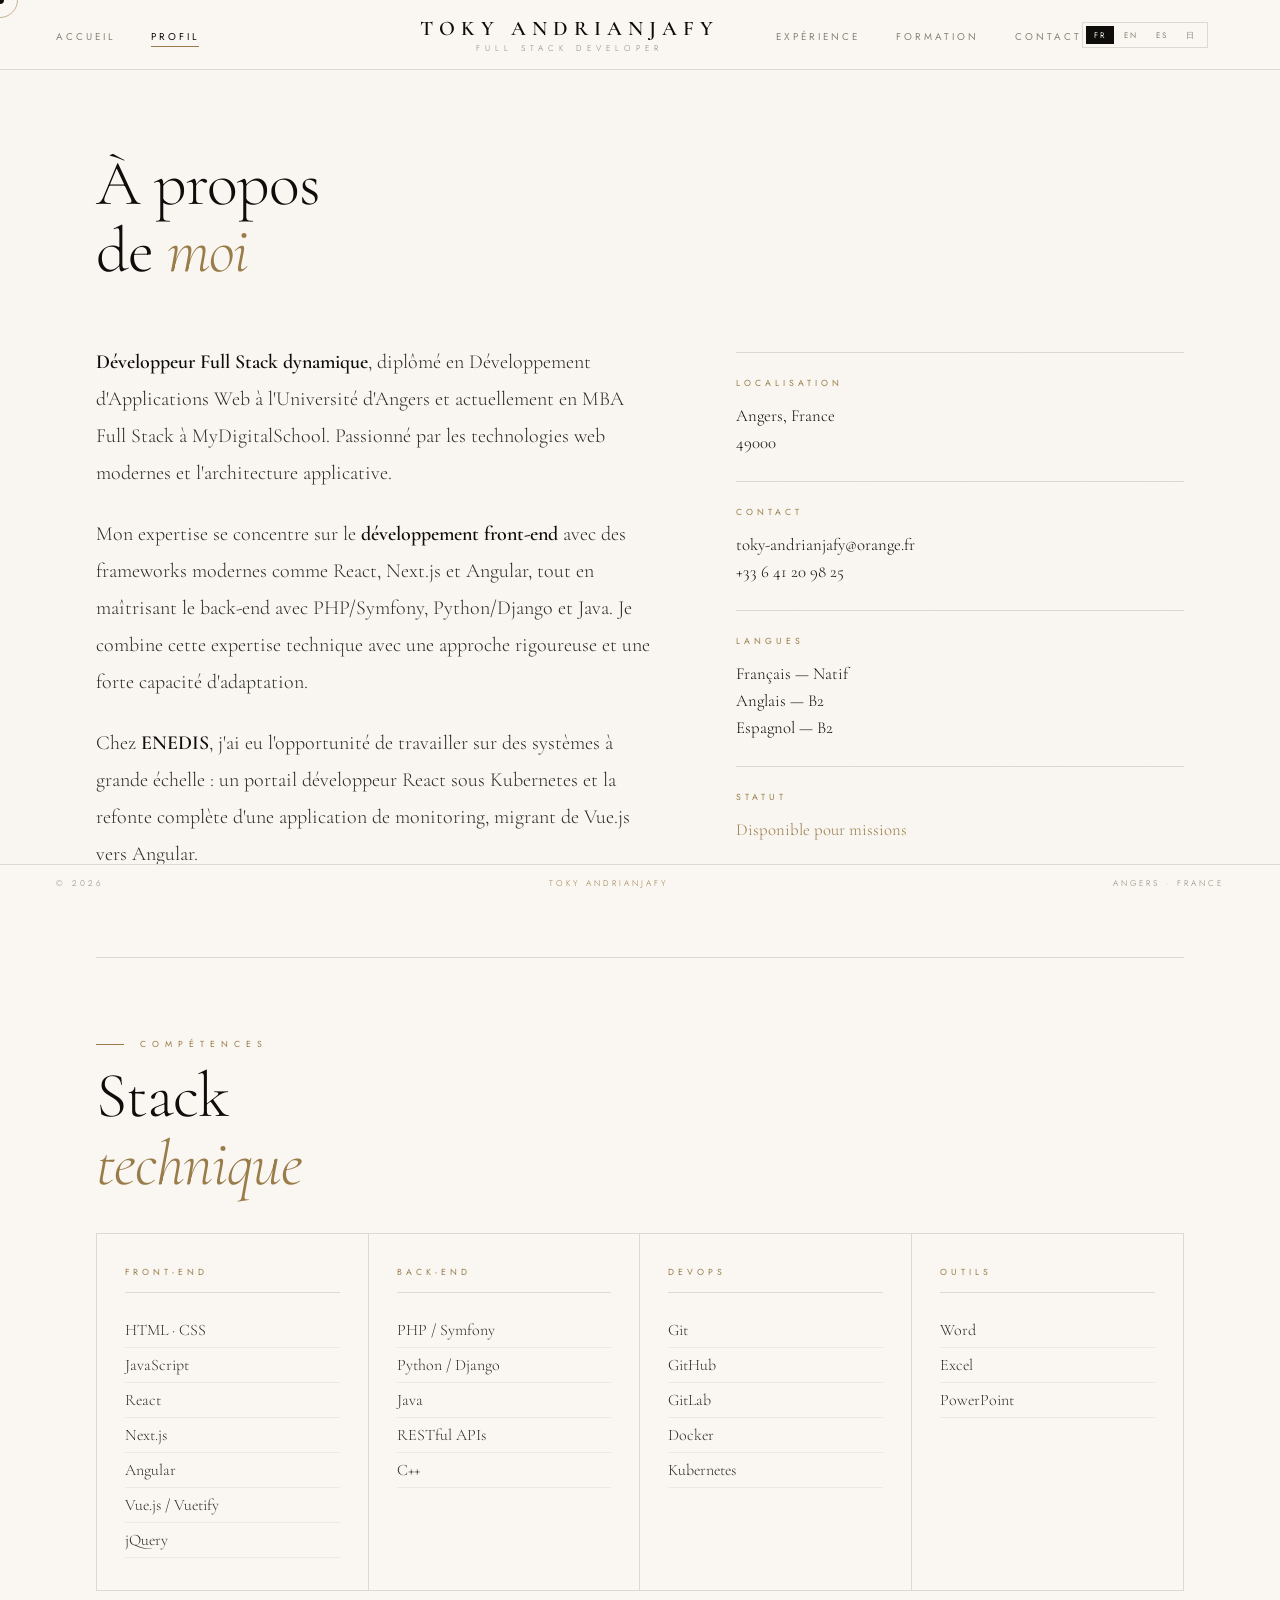
==== commit 4d6347b2: "Update" ====
--- a/pages/about.html
+++ b/pages/about.html
@@ -39,7 +39,6 @@
 
   <main class="page active" id="about">
     <div class="pg-wrap">
-      <div class="section-label reveal" data-i18n="about.label">01 — Profil</div>
       <h2 class="section-h2 reveal" data-i18n="about.title">À propos<br>de <em>moi</em></h2>
       <div class="about-grid">
         <div class="about-body">
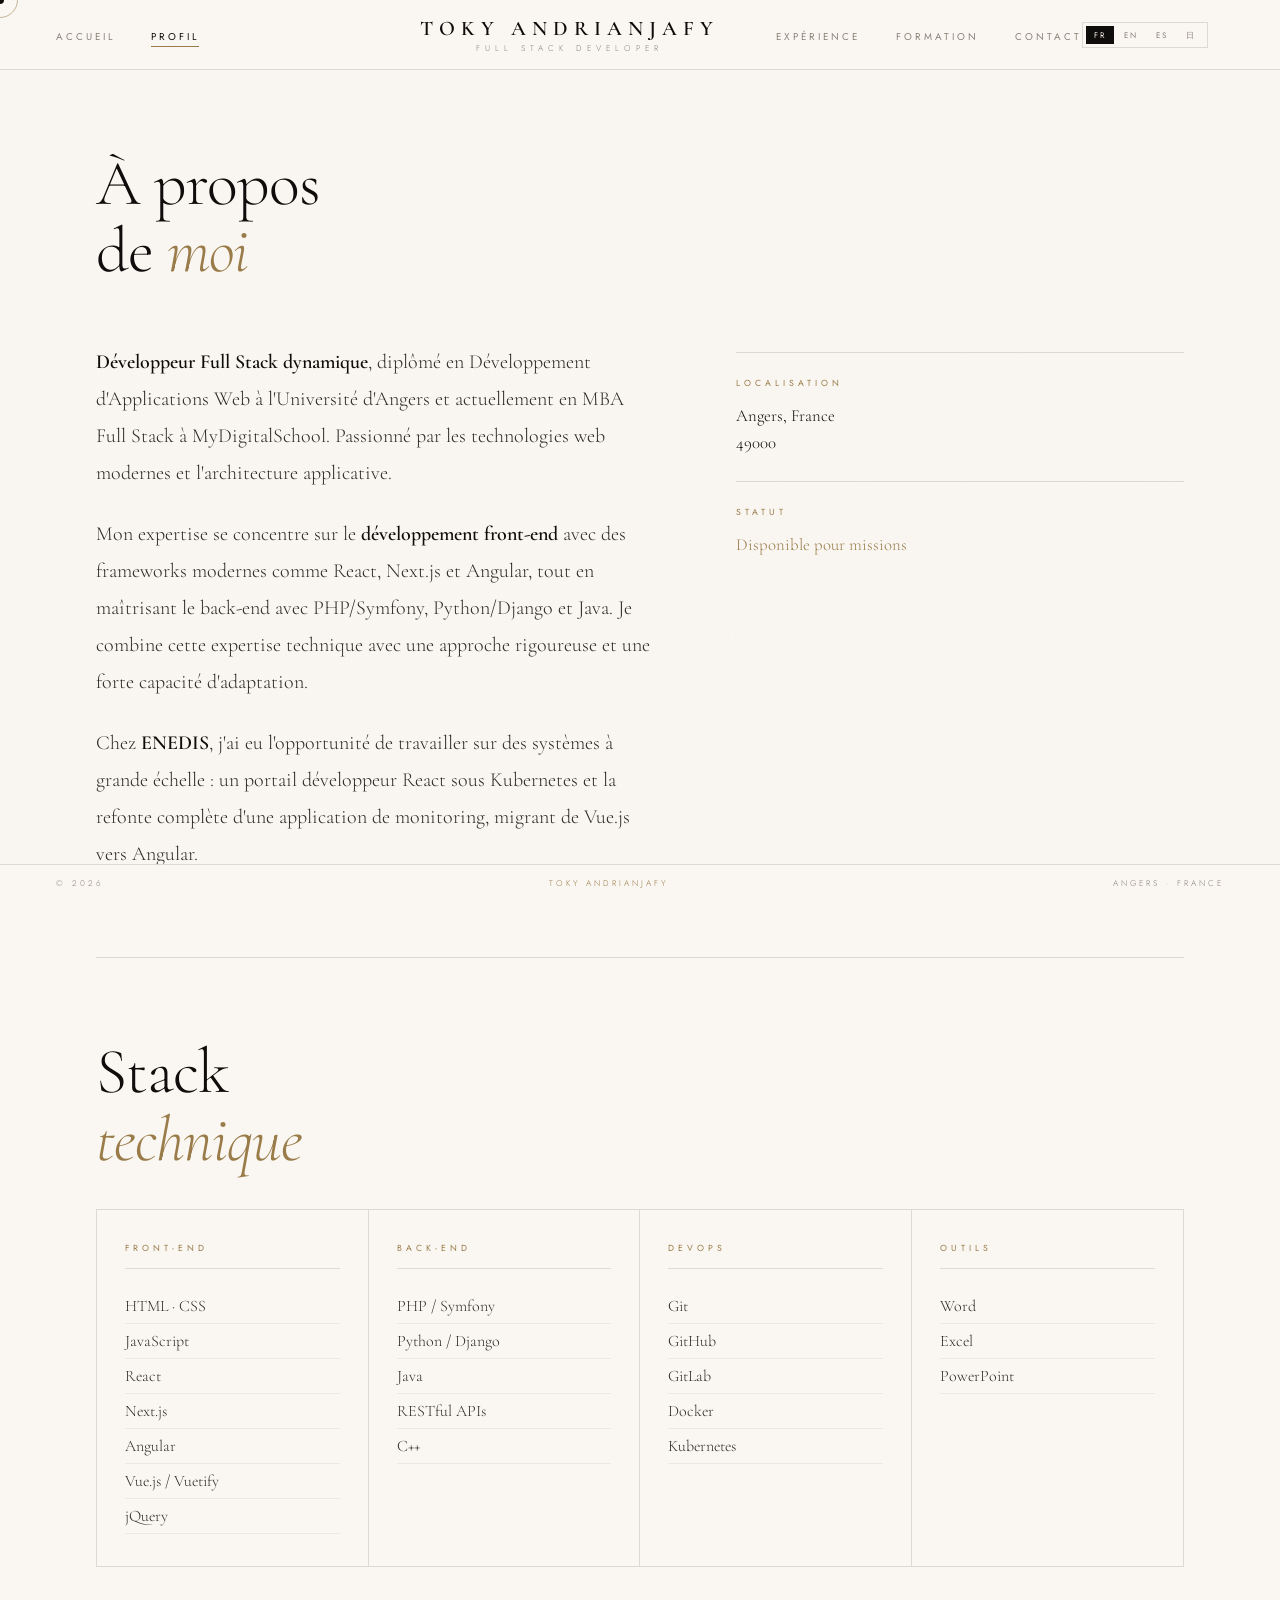
==== commit 15c26528: "Rectif" ====
--- a/pages/about.html
+++ b/pages/about.html
@@ -51,17 +51,10 @@
             <div class="aside-label" data-i18n="about.loc.l">Localisation</div>
             <div class="aside-val" data-i18n="about.loc.v">Angers, France<br>49000</div>
           </div>
-          <div class="aside-block reveal">
-            <div class="aside-label" data-i18n="about.cnt.l">Contact</div>
-            <div class="aside-val">toky-andrianjafy@orange.fr<br>+33 6 41 20 98 25</div>
-          </div>
-          <div class="aside-block reveal">
-            <div class="aside-label" data-i18n="about.lng.l">Langues</div>
-            <div class="aside-val" data-i18n="about.lng.v">Français — Natif<br>Anglais — B2<br>Espagnol — B2</div>
-          </div>
+          
           <div class="aside-block reveal">
             <div class="aside-label" data-i18n="about.sta.l">Statut</div>
-            <div class="aside-val" style="color:var(--or)" data-i18n="about.sta.v">Disponible pour missions</div>
+            <div class="aside-val" style="color:var(--or)" data-i18n="about.sta.v">En cours d'apprentissage</div>
           </div>
         </div>
       </div>
@@ -69,7 +62,6 @@
       <div class="divider"></div>
 
       <div class="skills-section">
-        <div class="section-label reveal" data-i18n="about.ski.l">Compétences</div>
         <h2 class="section-h2 reveal" style="margin-bottom:36px" data-i18n="about.ski.t">Stack<br><em>technique</em></h2>
         <div class="skills-grid reveal">
           <div class="skill-col">
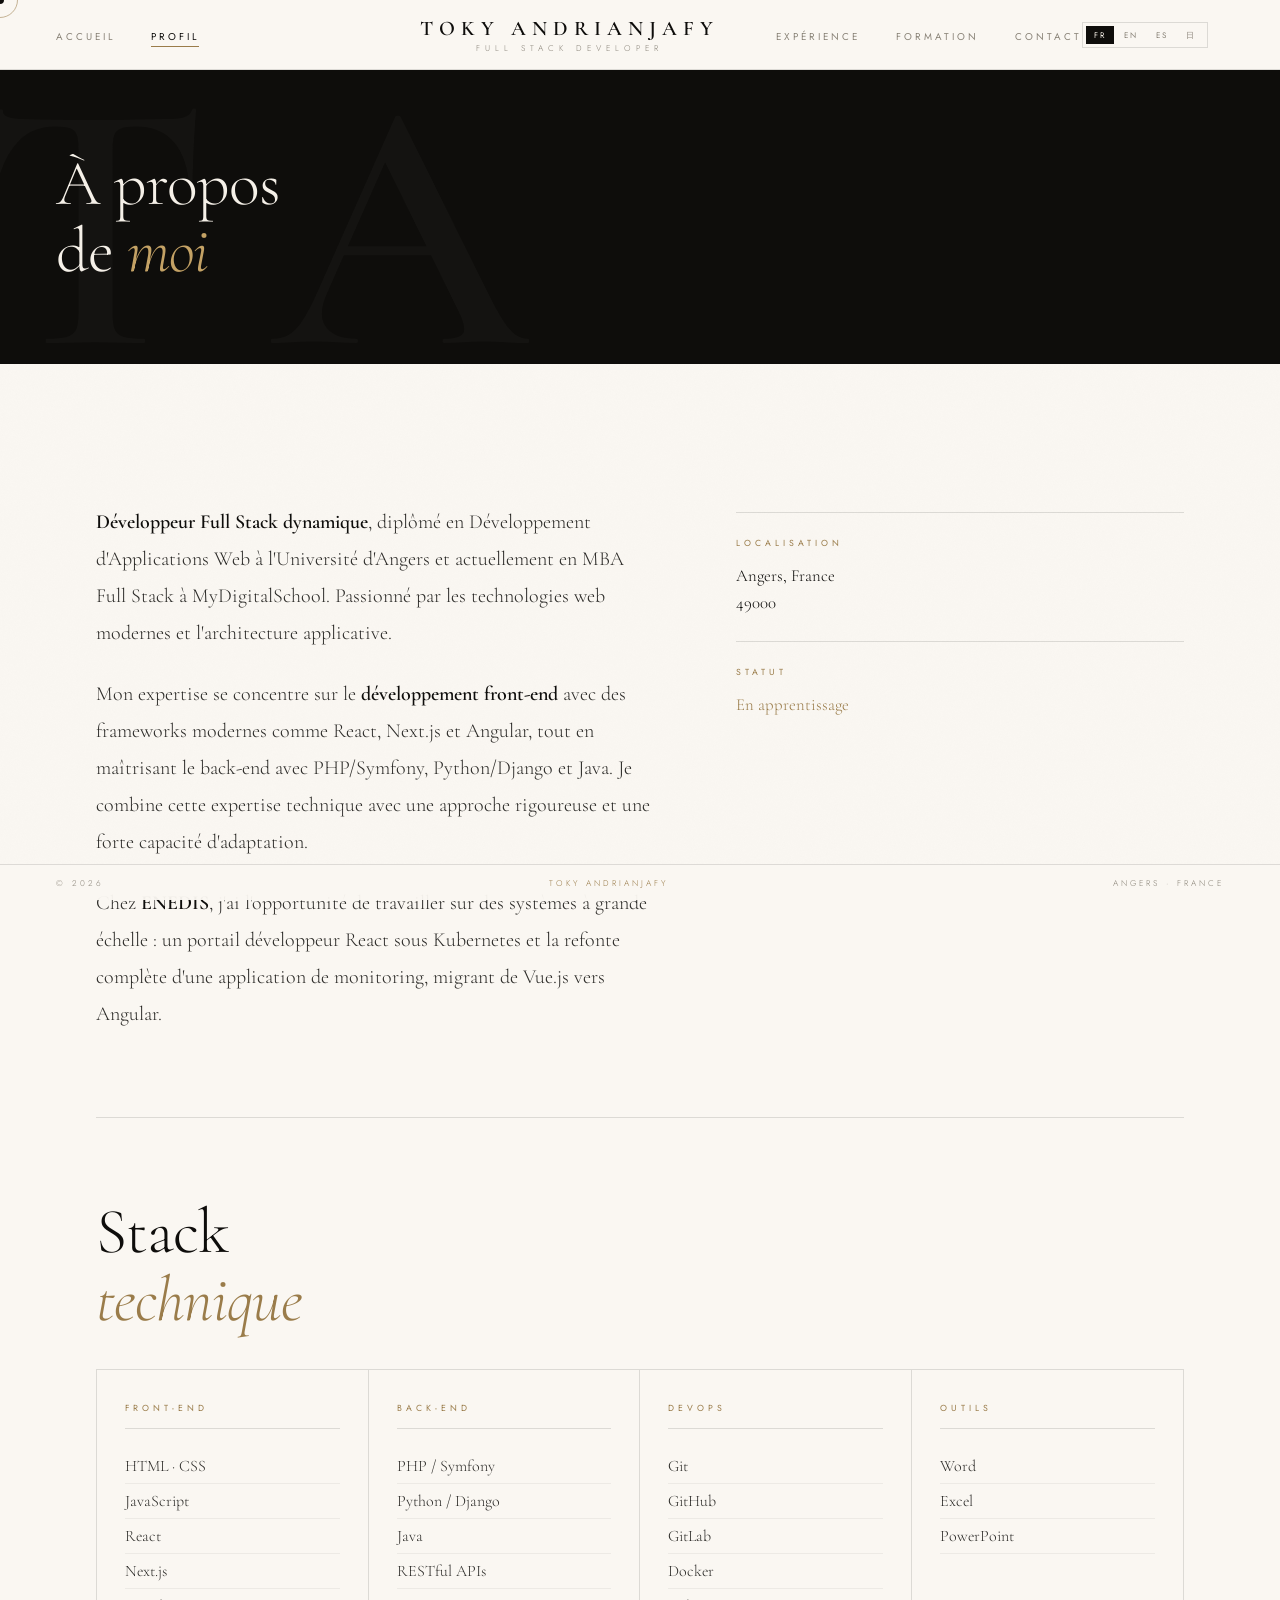
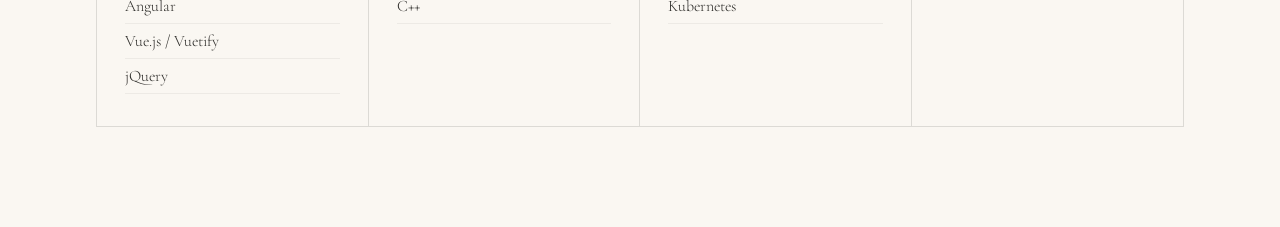
==== commit 4e4ffc92: "styles" ====
--- a/pages/about.html
+++ b/pages/about.html
@@ -5,6 +5,45 @@
   <meta name="viewport" content="width=device-width, initial-scale=1.0" />
   <title>Profil — Toky Andrianjafy</title>
   <link rel="stylesheet" href="../assets/styles.css" />
+  <style>
+    .page-hero-section {
+      background: var(--noir);
+      color: var(--ivoire);
+      padding: 80px 56px;
+      position: relative;
+      overflow: hidden;
+      margin-bottom: 60px;
+    }
+    .page-hero-section::before {
+      content: 'T A';
+      position: absolute;
+      top: -20px;
+      left: -20px;
+      font-family: 'Cormorant Garamond', serif;
+      font-size: 28vw;
+      font-weight: 600;
+      color: rgba(255, 255, 255, 0.025);
+      letter-spacing: -10px;
+      line-height: 1;
+      pointer-events: none;
+      user-select: none;
+    }
+    .hero-page-title {
+      font-family: 'Cormorant Garamond', serif;
+      font-size: clamp(2.8rem, 5vw, 4.5rem);
+      font-weight: 300;
+      letter-spacing: -1px;
+      color: var(--ivoire);
+      line-height: 1.05;
+      margin: 0;
+      position: relative;
+      z-index: 1;
+    }
+    .hero-page-title em {
+      font-style: italic;
+      color: var(--or2);
+    }
+  </style>
 </head>
 <body data-page="about">
   <div id="cursor"></div>
@@ -38,8 +77,10 @@
   </div>
 
   <main class="page active" id="about">
+    <div class="page-hero-section">
+      <h2 class="hero-page-title reveal" data-i18n="about.title">À propos<br>de <em>moi</em></h2>
+    </div>
     <div class="pg-wrap">
-      <h2 class="section-h2 reveal" data-i18n="about.title">À propos<br>de <em>moi</em></h2>
       <div class="about-grid">
         <div class="about-body">
           <p class="reveal" data-i18n="about.p1"><strong>Développeur Full Stack dynamique</strong>, diplômé en Développement d'Applications Web à l'Université d'Angers et actuellement en MBA Full Stack à MyDigitalSchool.</p>
@@ -101,4 +142,4 @@
   <script src="../assets/i18n.js"></script>
   <script src="../assets/main.js"></script>
 </body>
-</html>
+</html>
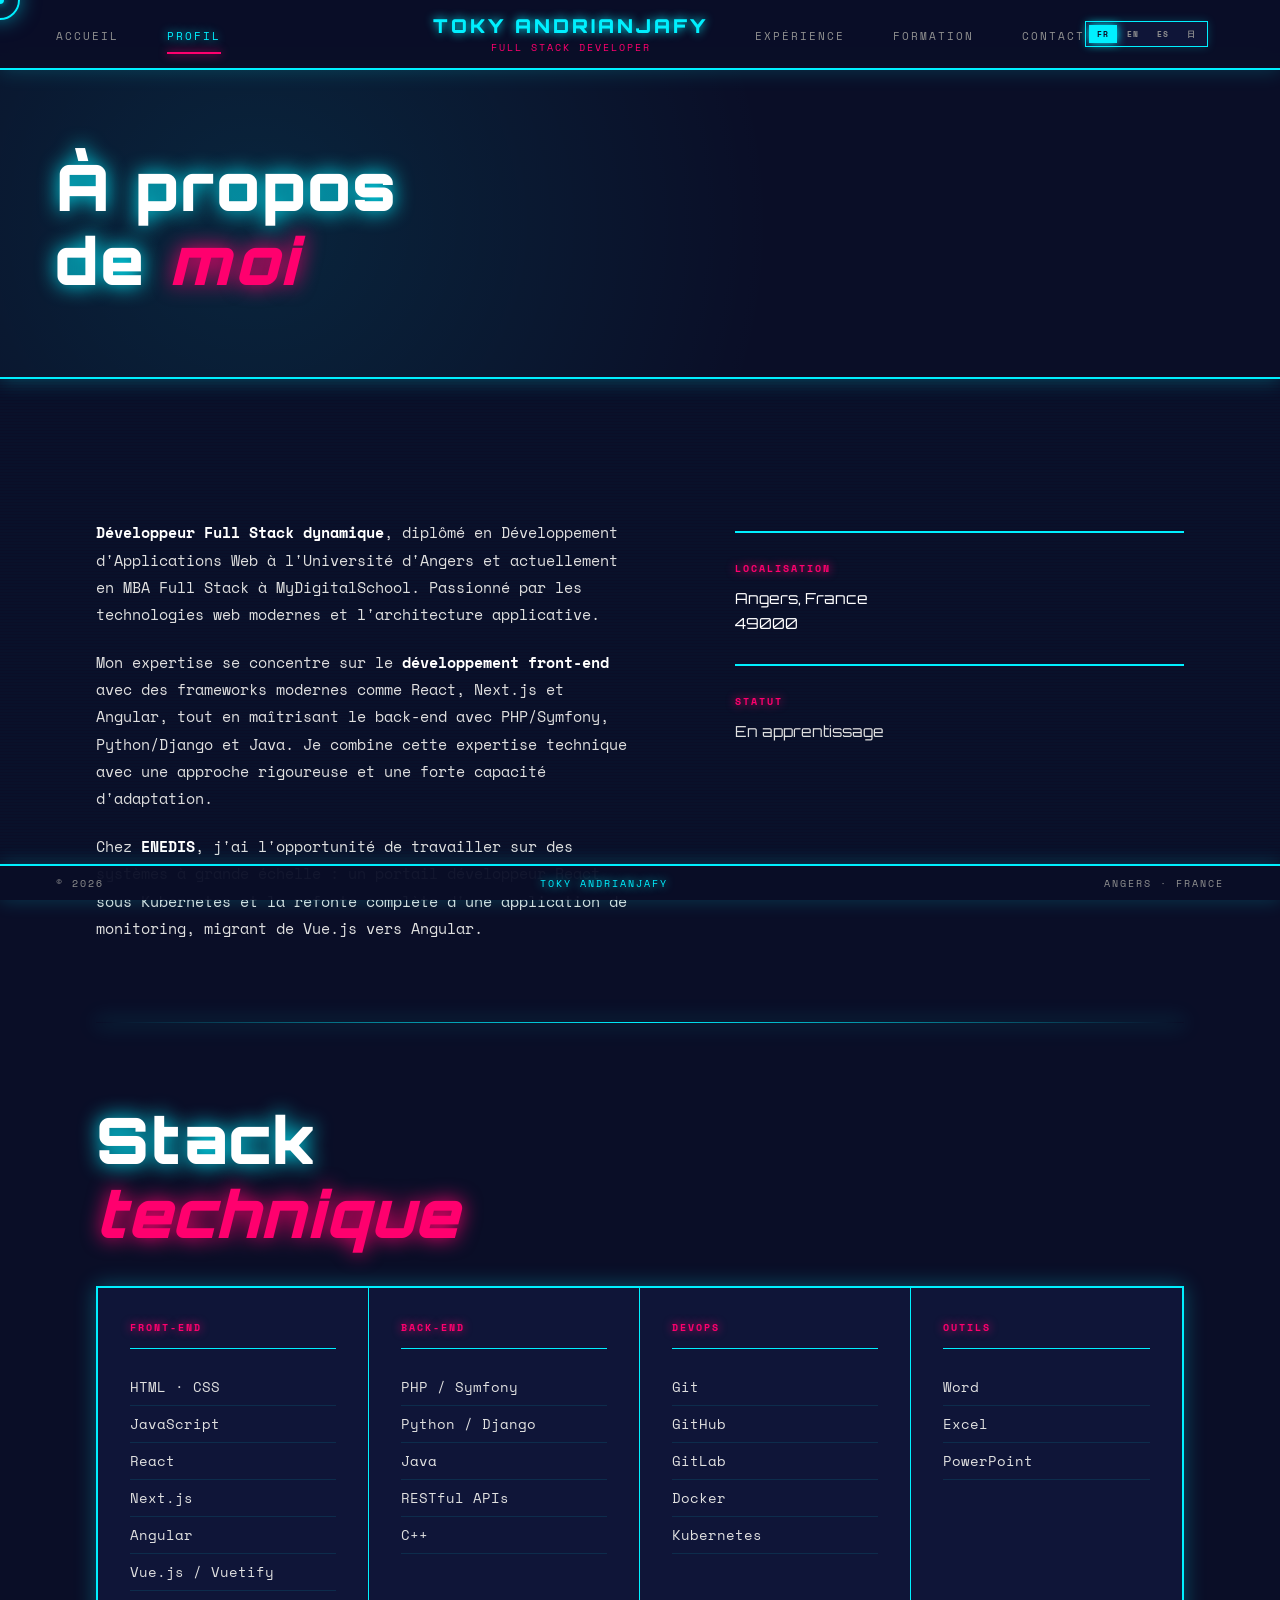
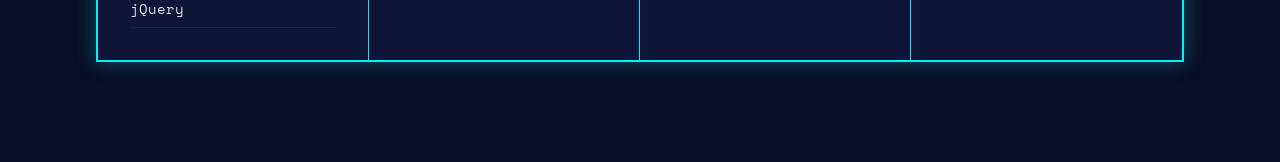
==== commit b01957f4: "new theme" ====
--- a/pages/about.html
+++ b/pages/about.html
@@ -5,45 +5,6 @@
   <meta name="viewport" content="width=device-width, initial-scale=1.0" />
   <title>Profil — Toky Andrianjafy</title>
   <link rel="stylesheet" href="../assets/styles.css" />
-  <style>
-    .page-hero-section {
-      background: var(--noir);
-      color: var(--ivoire);
-      padding: 80px 56px;
-      position: relative;
-      overflow: hidden;
-      margin-bottom: 60px;
-    }
-    .page-hero-section::before {
-      content: 'T A';
-      position: absolute;
-      top: -20px;
-      left: -20px;
-      font-family: 'Cormorant Garamond', serif;
-      font-size: 28vw;
-      font-weight: 600;
-      color: rgba(255, 255, 255, 0.025);
-      letter-spacing: -10px;
-      line-height: 1;
-      pointer-events: none;
-      user-select: none;
-    }
-    .hero-page-title {
-      font-family: 'Cormorant Garamond', serif;
-      font-size: clamp(2.8rem, 5vw, 4.5rem);
-      font-weight: 300;
-      letter-spacing: -1px;
-      color: var(--ivoire);
-      line-height: 1.05;
-      margin: 0;
-      position: relative;
-      z-index: 1;
-    }
-    .hero-page-title em {
-      font-style: italic;
-      color: var(--or2);
-    }
-  </style>
 </head>
 <body data-page="about">
   <div id="cursor"></div>
--- a/assets/styles.css
+++ b/assets/styles.css
@@ -1,75 +1,99 @@
-@import url('https://fonts.googleapis.com/css2?family=Cormorant+Garamond:ital,wght@0,300;0,400;0,500;0,600;1,300;1,400&family=Jost:wght@200;300;400;500&display=swap');
+@import url('https://fonts.googleapis.com/css2?family=Orbitron:wght@400;700;900&family=Space+Mono:wght@400;700&display=swap');
 
 :root {
-  --ivoire:    #f5f0e8;
-  --ivoire2:   #ede6d6;
-  --creme:     #faf7f2;
-  --noir:      #0e0d0b;
-  --noir2:     #1a1916;
-  --anthracite:#2c2b28;
-  --or:        #9a7c4a;
-  --or2:       #c4a265;
-  --bordeaux:  #6b1f2a;
-  --gris:      #8a8478;
-  --gris-clair:#c8c2b6;
-  --border:    rgba(154,124,74,0.18);
-  --border-dark: rgba(14,13,11,0.12);
+  /* Palette Cyberpunk - Néons, dark tech */
+  --bg-dark:     #0a0e27;
+  --bg-darker:   #050810;
+  --bg-card:     #0f1538;
+  
+  --neon-cyan:   #00f0ff;
+  --neon-pink:   #ff006e;
+  --neon-purple: #b537f2;
+  --neon-green:  #39ff14;
+  --neon-blue:   #0080ff;
+  
+  --text-light:  #e0e0e0;
+  --text-muted:  #909090;
+  --text-bright: #ffffff;
 }
 
 *, *::before, *::after { box-sizing: border-box; margin: 0; padding: 0; }
 html { scroll-behavior: smooth; font-size: 16px; }
 body {
-  background: var(--creme); color: var(--anthracite);
-  font-family: 'Jost', sans-serif; font-weight: 300;
-  overflow-x: hidden; cursor: none;
+  background: var(--bg-dark);
+  color: var(--text-light);
+  font-family: 'Space Mono', monospace;
+  font-weight: 400;
+  overflow-x: hidden;
+  cursor: none;
   -webkit-font-smoothing: antialiased;
 }
 body::before {
-  content: ''; position: fixed; inset: 0; z-index: 0; pointer-events: none;
-  background-image: url("data:image/svg+xml,%3Csvg xmlns='http://www.w3.org/2000/svg' width='400' height='400'%3E%3Cfilter id='p'%3E%3CfeTurbulence type='fractalNoise' baseFrequency='0.65' numOctaves='3' stitchTiles='stitch'/%3E%3CfeColorMatrix type='saturate' values='0'/%3E%3C/filter%3E%3Crect width='400' height='400' filter='url(%23p)' opacity='0.025'/%3E%3C/svg%3E");
-  background-size: 300px;
+  content: '';
+  position: fixed;
+  inset: 0;
+  z-index: 0;
+  pointer-events: none;
+  background: 
+    repeating-linear-gradient(
+      0deg,
+      rgba(0,240,255,0.03) 0px,
+      transparent 1px,
+      transparent 2px,
+      rgba(0,240,255,0.03) 3px
+    );
+  animation: scanlines 8s linear infinite;
+}
+@keyframes scanlines {
+  0% { transform: translateY(0); }
+  100% { transform: translateY(10px); }
 }
 
 /* CURSOR */
 #cursor {
   position: fixed; z-index: 9999; pointer-events: none;
-  width: 8px; height: 8px; background: var(--noir);
+  width: 8px; height: 8px; background: var(--neon-cyan);
   border-radius: 50%; transform: translate(-50%, -50%);
-  transition: width .18s ease, height .18s ease, background .18s;
+  box-shadow: 0 0 10px var(--neon-cyan);
+  transition: all .18s ease;
 }
 #cursor-circle {
   position: fixed; z-index: 9998; pointer-events: none;
-  width: 36px; height: 36px;
-  border: 1px solid rgba(154,124,74,0.55); border-radius: 50%;
+  width: 40px; height: 40px;
+  border: 2px solid var(--neon-cyan);
+  border-radius: 50%;
   transform: translate(-50%, -50%);
-  transition: left .09s ease, top .09s ease, width .22s, height .22s;
+  box-shadow: 0 0 20px rgba(0,240,255,0.5), inset 0 0 20px rgba(0,240,255,0.2);
+  transition: all .09s ease;
 }
 
 /* CURTAIN */
 #curtain {
   position: fixed; inset: 0; z-index: 8000;
-  background: var(--ivoire2);
+  background: var(--bg-darker);
   transform: scaleX(1); transform-origin: right;
   pointer-events: none;
 }
 #curtain-line {
   position: absolute; right: 0; top: 0; bottom: 0;
-  width: 1px; background: var(--or);
-}
-
-/* ── NAV — FLEXBOX ── */
+  width: 2px; background: var(--neon-cyan);
+  box-shadow: 0 0 20px var(--neon-cyan);
+}
+
+/* NAV */
 nav {
   position: fixed; top: 0; left: 0; right: 0; z-index: 500;
   height: 70px;
   display: flex;
   align-items: center;
   padding: 0 56px;
-  background: rgba(250,247,242,0.92);
-  backdrop-filter: blur(14px);
-  border-bottom: 1px solid var(--border-dark);
+  background: rgba(10,14,39,0.95);
+  backdrop-filter: blur(10px);
+  border-bottom: 2px solid var(--neon-cyan);
+  box-shadow: 0 0 20px rgba(0,240,255,0.2);
 }
 .nav-left {
-  display: flex; gap: 36px; list-style: none;
+  display: flex; gap: 48px; list-style: none;
   flex: 1;
 }
 .nav-logo {
@@ -78,13 +102,11 @@
   padding: 0 40px;
 }
 .nav-right {
-  display: flex; gap: 36px; list-style: none;
+  display: flex; gap: 48px; list-style: none;
   flex: 1; justify-content: flex-end;
 }
-/* ── HAMBURGER — CSS ONLY ── */
-.nav-toggle {
-  display: none; /* checkbox cachée */
-}
+
+.nav-toggle { display: none; }
 .nav-hamburger {
   display: none;
   flex-direction: column; justify-content: center; align-items: center;
@@ -93,64 +115,79 @@
   cursor: pointer; flex-shrink: 0;
 }
 .nav-hamburger span {
-  display: block; width: 22px; height: 1.5px;
-  background: var(--noir);
-  transition: transform .28s ease, opacity .28s ease;
+  display: block; width: 22px; height: 2px;
+  background: var(--neon-cyan);
+  transition: all .28s ease;
   pointer-events: none;
-}
-/* Checkbox before nav → nav contains label → use :has() */
+  box-shadow: 0 0 10px var(--neon-cyan);
+}
+
 #nav-toggle:checked ~ nav .nav-hamburger span:nth-child(1) { transform: translateY(7.5px) rotate(45deg); }
 #nav-toggle:checked ~ nav .nav-hamburger span:nth-child(2) { opacity: 0; }
 #nav-toggle:checked ~ nav .nav-hamburger span:nth-child(3) { transform: translateY(-7.5px) rotate(-45deg); }
 
 .nav-logo-main {
-  font-family: 'Cormorant Garamond', serif;
-  font-size: 1.3rem; font-weight: 600;
-  letter-spacing: 6px; text-transform: uppercase; color: var(--noir);
+  font-family: 'Orbitron', sans-serif;
+  font-size: 1.2rem; font-weight: 900;
+  letter-spacing: 3px; text-transform: uppercase;
+  color: var(--neon-cyan);
+  text-shadow: 0 0 10px var(--neon-cyan);
 }
 .nav-logo-sub {
-  font-family: 'Jost', sans-serif;
-  font-size: .52rem; font-weight: 300;
-  letter-spacing: 5px; text-transform: uppercase;
-  color: var(--gris); margin-top: 1px;
-}
+  font-family: 'Space Mono', monospace;
+  font-size: 0.6rem; font-weight: 400;
+  letter-spacing: 2px; text-transform: uppercase;
+  color: var(--neon-pink); margin-top: 2px;
+}
+
 nav a {
-  font-family: 'Jost', sans-serif;
-  font-size: .62rem; font-weight: 400;
-  letter-spacing: 3px; text-transform: uppercase;
-  color: var(--gris); text-decoration: none;
-  transition: color .22s; position: relative;
+  font-family: 'Space Mono', monospace;
+  font-size: 0.7rem; font-weight: 400;
+  letter-spacing: 2px; text-transform: uppercase;
+  color: var(--text-muted); text-decoration: none;
+  transition: all .22s;
+  position: relative;
+  padding: 8px 0;
 }
 nav a::after {
-  content: ''; position: absolute; bottom: -3px; left: 0; right: 0;
-  height: 1px; background: var(--or);
-  transform: scaleX(0); transition: transform .22s;
-}
-nav a:hover, nav a.active { color: var(--noir); }
-nav a:hover::after, nav a.active::after { transform: scaleX(1); }
-
-/* Drawer — affiché via checkbox */
+  content: ''; position: absolute; bottom: -2px; left: 0; right: 0;
+  height: 2px; background: var(--neon-pink);
+  transform: scaleX(0); transition: all .22s;
+  box-shadow: 0 0 10px var(--neon-pink);
+}
+nav a:hover, nav a.active { 
+  color: var(--neon-cyan);
+  text-shadow: 0 0 10px var(--neon-cyan);
+}
+nav a:hover::after, nav a.active::after { 
+  transform: scaleX(1);
+}
+
 .nav-drawer {
   display: none;
   position: fixed; top: 70px; left: 0; right: 0; z-index: 490;
-  background: rgba(250,247,242,0.98);
-  backdrop-filter: blur(14px);
-  border-bottom: 1px solid var(--border-dark);
+  background: rgba(10,14,39,0.98);
+  backdrop-filter: blur(10px);
+  border-bottom: 2px solid var(--neon-cyan);
   padding: 20px 28px 28px;
   flex-direction: column;
 }
 .nav-drawer a {
-  font-family: 'Jost', sans-serif;
-  font-size: .75rem; font-weight: 400;
-  letter-spacing: 4px; text-transform: uppercase;
-  color: var(--gris); text-decoration: none;
+  font-family: 'Space Mono', monospace;
+  font-size: 0.7rem; font-weight: 400;
+  letter-spacing: 2px; text-transform: uppercase;
+  color: var(--text-muted); text-decoration: none;
   padding: 16px 0;
-  border-bottom: 1px solid var(--border-dark);
+  border-bottom: 1px solid rgba(0,240,255,0.2);
   display: block;
-  transition: color .2s, padding-left .2s;
+  transition: all .2s;
 }
 .nav-drawer a:last-child { border-bottom: none; }
-.nav-drawer a:hover, .nav-drawer a.active { color: var(--noir); padding-left: 8px; }
+.nav-drawer a:hover, .nav-drawer a.active { 
+  color: var(--neon-cyan);
+  padding-left: 8px;
+  text-shadow: 0 0 10px var(--neon-cyan);
+}
 
 /* PAGES */
 .page {
@@ -164,351 +201,651 @@
 .pg-wrap { max-width: 1200px; margin: 0 auto; padding: 80px 56px 100px; }
 
 .section-label {
-  font-family: 'Jost', sans-serif;
-  font-size: .55rem; font-weight: 400;
-  letter-spacing: 6px; text-transform: uppercase; color: var(--or);
-  display: flex; align-items: center; gap: 16px; margin-bottom: 12px;
-}
-.section-label::before { content: ''; display: block; width: 28px; height: 1px; background: var(--or); }
+  font-family: 'Orbitron', sans-serif;
+  font-size: 0.6rem; font-weight: 700;
+  letter-spacing: 3px; text-transform: uppercase;
+  color: var(--neon-pink);
+  display: flex; align-items: center; gap: 12px;
+  margin-bottom: 16px;
+  text-shadow: 0 0 10px var(--neon-pink);
+}
+.section-label::before { 
+  content: '◆'; font-size: 0.5rem;
+}
+.section-label::after { 
+  content: ''; display: block; flex: 1; height: 1px;
+  background: linear-gradient(90deg, var(--neon-pink), transparent);
+  box-shadow: 0 0 10px var(--neon-pink);
+}
 
 .section-h2 {
-  font-family: 'Cormorant Garamond', serif;
-  font-size: clamp(2.8rem, 5vw, 5rem); font-weight: 300;
-  letter-spacing: -1px; color: var(--noir); line-height: 1.05;
+  font-family: 'Orbitron', sans-serif;
+  font-size: clamp(2.4rem, 5vw, 4.2rem); font-weight: 900;
+  letter-spacing: 2px; color: var(--text-bright); line-height: 1.15;
   margin-bottom: 60px;
-}
-.section-h2 em { font-style: italic; color: var(--or); }
-.divider { width: 100%; height: 1px; background: var(--border-dark); margin: 60px 0; }
+  text-shadow: 0 0 20px var(--neon-cyan);
+}
+.section-h2 em { 
+  font-style: italic; 
+  color: var(--neon-pink);
+  text-shadow: 0 0 20px var(--neon-pink);
+}
+.divider { 
+  width: 100%; height: 1px;
+  background: linear-gradient(90deg, transparent, var(--neon-cyan), transparent);
+  box-shadow: 0 0 20px var(--neon-cyan);
+  margin: 60px 0;
+}
 
 /* BUTTONS */
 .btn {
-  font-family: 'Jost', sans-serif;
-  font-size: .62rem; font-weight: 400;
-  letter-spacing: 4px; text-transform: uppercase;
+  font-family: 'Orbitron', sans-serif;
+  font-size: 0.65rem; font-weight: 700;
+  letter-spacing: 2px; text-transform: uppercase;
   padding: 14px 36px; text-decoration: none;
-  border: none; cursor: none; transition: all .25s; display: inline-block;
-}
-.btn-dark { background: var(--noir); color: var(--ivoire); }
-.btn-dark:hover { background: var(--anthracite); letter-spacing: 6px; }
-.btn-outline { background: transparent; color: var(--noir); border: 1px solid var(--border-dark); }
-.btn-outline:hover { border-color: var(--or); color: var(--or); }
+  border: 2px solid; cursor: none; transition: all .25s;
+  display: inline-block;
+}
+.btn-dark { 
+  background: transparent;
+  color: var(--neon-cyan);
+  border-color: var(--neon-cyan);
+  box-shadow: 0 0 10px rgba(0,240,255,0.3);
+}
+.btn-dark:hover { 
+  background: var(--neon-cyan);
+  color: var(--bg-dark);
+  box-shadow: 0 0 20px var(--neon-cyan);
+  letter-spacing: 3px;
+}
+.btn-outline { 
+  background: transparent;
+  color: var(--neon-pink);
+  border-color: var(--neon-pink);
+  box-shadow: 0 0 10px rgba(255,0,110,0.3);
+}
+.btn-outline:hover { 
+  background: var(--neon-pink);
+  color: var(--bg-dark);
+  box-shadow: 0 0 20px var(--neon-pink);
+}
 
 /* HOME */
-.home-hero { display: grid; grid-template-columns: 1fr 1fr; min-height: calc(100vh - 70px); }
+.home-hero { 
+  display: grid;
+  grid-template-columns: 1fr 1fr;
+  min-height: calc(100vh - 70px);
+}
 .hero-editorial {
-  padding: 80px 56px; display: flex; flex-direction: column; justify-content: flex-end;
-  background: var(--noir); position: relative; overflow: hidden;
+  padding: 80px 56px;
+  display: flex;
+  flex-direction: column;
+  justify-content: center;
+  background: var(--bg-dark);
+  position: relative;
+  overflow: hidden;
 }
 .hero-editorial::before {
-  content: 'T A'; position: absolute; top: -20px; left: -20px;
-  font-family: 'Cormorant Garamond', serif;
-  font-size: 28vw; font-weight: 600; color: rgba(255,255,255,0.025);
-  letter-spacing: -10px; line-height: 1; pointer-events: none; user-select: none;
+  content: '';
+  position: absolute;
+  top: 0;
+  left: 0;
+  right: 0;
+  bottom: 0;
+  background: radial-gradient(circle at 20% 50%, rgba(0,240,255,0.1) 0%, transparent 50%);
+  pointer-events: none;
 }
 .hero-overline {
-  font-family: 'Jost', sans-serif; font-size: .55rem; font-weight: 300;
-  letter-spacing: 6px; text-transform: uppercase; color: var(--or2); margin-bottom: 24px;
+  font-family: 'Space Mono', monospace;
+  font-size: 0.6rem; font-weight: 400;
+  letter-spacing: 3px; text-transform: uppercase;
+  color: var(--neon-pink);
+  margin-bottom: 20px;
+  text-shadow: 0 0 10px var(--neon-pink);
 }
 h1.hero-name {
-  font-family: 'Cormorant Garamond', serif;
-  font-size: clamp(3.5rem, 6vw, 6.5rem); font-weight: 300;
-  color: var(--ivoire); line-height: 1.0; letter-spacing: -1px;
-}
-h1.hero-name .italic { font-style: italic; color: var(--or2); }
-.hero-rule { width: 48px; height: 1px; background: var(--or); margin: 32px 0; }
+  font-family: 'Orbitron', sans-serif;
+  font-size: clamp(3.2rem, 7vw, 6rem);
+  font-weight: 900;
+  color: var(--text-bright);
+  line-height: 1.05;
+  letter-spacing: 2px;
+  text-shadow: 0 0 30px var(--neon-cyan);
+}
+h1.hero-name .italic { 
+  font-style: italic;
+  color: var(--neon-pink);
+  text-shadow: 0 0 20px var(--neon-pink);
+}
+.hero-rule { 
+  width: 40px; height: 2px;
+  background: var(--neon-cyan);
+  box-shadow: 0 0 10px var(--neon-cyan);
+  margin: 28px 0;
+}
 .hero-tagline {
-  font-family: 'Jost', sans-serif; font-size: .72rem; font-weight: 300;
-  letter-spacing: 4px; text-transform: uppercase; color: rgba(245,240,232,0.45);
+  font-family: 'Space Mono', monospace;
+  font-size: 0.75rem; font-weight: 400;
+  letter-spacing: 2px; text-transform: uppercase;
+  color: var(--text-muted);
 }
 .hero-content {
-  padding: 80px 64px; display: flex; flex-direction: column; justify-content: center;
-  border-left: 1px solid var(--border-dark); background: var(--creme);
+  padding: 80px 64px;
+  display: flex;
+  flex-direction: column;
+  justify-content: center;
+  border-left: 2px solid var(--neon-cyan);
+  background: var(--bg-card);
+  box-shadow: inset -20px 0 40px rgba(0,240,255,0.05);
 }
 .hero-intro {
-  font-family: 'Cormorant Garamond', serif;
-  font-size: 1.45rem; font-weight: 300; line-height: 1.7;
-  color: var(--anthracite); margin-bottom: 36px;
-}
-.hero-intro em { font-style: italic; color: var(--or); }
+  font-family: 'Orbitron', sans-serif;
+  font-size: 1.3rem; font-weight: 400;
+  line-height: 1.6;
+  color: var(--text-light);
+  margin-bottom: 40px;
+}
+.hero-intro em { 
+  font-style: italic;
+  color: var(--neon-pink);
+  text-shadow: 0 0 10px var(--neon-pink);
+}
 .hero-meta {
-  display: flex; flex-direction: column; gap: 12px; margin-bottom: 48px;
-  border-top: 1px solid var(--border-dark); padding-top: 32px;
-}
-.meta-row { display: flex; gap: 20px; align-items: baseline; font-size: .75rem; }
+  display: flex;
+  flex-direction: column;
+  gap: 14px;
+  margin-bottom: 48px;
+  border-top: 2px solid var(--neon-cyan);
+  padding-top: 32px;
+}
+.meta-row {
+  display: flex;
+  gap: 24px;
+  align-items: baseline;
+}
 .meta-key {
-  font-family: 'Jost', sans-serif; font-weight: 400;
-  letter-spacing: 3px; text-transform: uppercase; color: var(--gris);
-  min-width: 90px; font-size: .6rem;
-}
-.meta-val { font-family: 'Cormorant Garamond', serif; font-size: 1rem; color: var(--noir); }
-.hero-btns { display: flex; gap: 14px; }
-.hero-issue { position: absolute; bottom: 48px; right: 56px; text-align: right; }
-.issue-num {
-  font-family: 'Cormorant Garamond', serif; font-size: 4rem; font-weight: 300;
-  color: rgba(245,240,232,0.08); line-height: 1;
-}
-.issue-label {
-  font-family: 'Jost', sans-serif; font-size: .5rem;
-  letter-spacing: 4px; text-transform: uppercase; color: var(--or); opacity: .6;
-}
+  font-family: 'Space Mono', monospace;
+  font-weight: 700;
+  letter-spacing: 2px;
+  text-transform: uppercase;
+  color: var(--neon-pink);
+  min-width: 100px;
+  font-size: 0.6rem;
+  text-shadow: 0 0 10px var(--neon-pink);
+}
+.meta-val {
+  font-family: 'Orbitron', sans-serif;
+  font-size: 0.95rem; font-weight: 400;
+  color: var(--text-bright);
+}
+.hero-btns { display: flex; gap: 16px; }
 
 /* ABOUT */
-.about-grid { display: grid; grid-template-columns: 5fr 4fr; gap: 80px; align-items: start; }
+.about-grid { display: grid; grid-template-columns: 6fr 5fr; gap: 100px; align-items: start; }
 .about-body {
-  font-family: 'Cormorant Garamond', serif;
-  font-size: 1.25rem; font-weight: 300; line-height: 1.85; color: var(--anthracite);
-}
-.about-body p { margin-bottom: 24px; }
-.about-body strong { font-weight: 600; color: var(--noir); }
-.about-body em { font-style: italic; color: var(--or); }
-.about-aside { padding-top: 8px; }
-.aside-block { border-top: 1px solid var(--border-dark); padding: 24px 0; }
+  font-family: 'Space Mono', monospace;
+  font-size: 0.95rem; font-weight: 400;
+  line-height: 1.8;
+  color: var(--text-light);
+}
+.about-body p { margin-bottom: 20px; }
+.about-body strong { font-weight: 700; color: var(--text-bright); }
+.about-body em { 
+  font-style: italic;
+  color: var(--neon-pink);
+  text-shadow: 0 0 10px var(--neon-pink);
+}
+.about-aside { padding-top: 12px; }
+.aside-block {
+  border-top: 2px solid var(--neon-cyan);
+  padding: 28px 0;
+}
 .aside-label {
-  font-family: 'Jost', sans-serif; font-size: .55rem; font-weight: 400;
-  letter-spacing: 4px; text-transform: uppercase; color: var(--or); margin-bottom: 14px;
-}
-.aside-val { font-family: 'Cormorant Garamond', serif; font-size: 1.05rem; color: var(--noir); line-height: 1.6; }
+  font-family: 'Space Mono', monospace;
+  font-size: 0.6rem; font-weight: 700;
+  letter-spacing: 2px; text-transform: uppercase;
+  color: var(--neon-pink);
+  margin-bottom: 12px;
+  text-shadow: 0 0 10px var(--neon-pink);
+}
+.aside-val {
+  font-family: 'Orbitron', sans-serif;
+  font-size: 0.95rem; font-weight: 400;
+  color: var(--text-bright);
+  line-height: 1.6;
+}
 .skills-section { margin-top: 80px; }
-.skills-grid { display: grid; grid-template-columns: repeat(4, 1fr); gap: 0; border: 1px solid var(--border-dark); }
-.skill-col { padding: 32px 28px; border-right: 1px solid var(--border-dark); }
+.skills-grid {
+  display: grid;
+  grid-template-columns: repeat(4, 1fr);
+  gap: 0;
+  border: 2px solid var(--neon-cyan);
+  box-shadow: 0 0 20px rgba(0,240,255,0.3);
+}
+.skill-col {
+  padding: 32px;
+  border-right: 1px solid var(--neon-cyan);
+  background: var(--bg-card);
+  transition: all .3s;
+}
 .skill-col:last-child { border-right: none; }
+.skill-col:hover {
+  background: rgba(0,240,255,0.1);
+  box-shadow: inset 0 0 20px rgba(0,240,255,0.2);
+}
 .skill-col-title {
-  font-family: 'Jost', sans-serif; font-size: .55rem; font-weight: 400;
-  letter-spacing: 4px; text-transform: uppercase; color: var(--or);
-  margin-bottom: 20px; padding-bottom: 14px; border-bottom: 1px solid var(--border-dark);
+  font-family: 'Space Mono', monospace;
+  font-size: 0.6rem; font-weight: 700;
+  letter-spacing: 2px; text-transform: uppercase;
+  color: var(--neon-pink);
+  margin-bottom: 20px;
+  padding-bottom: 14px;
+  border-bottom: 1px solid var(--neon-cyan);
+  text-shadow: 0 0 10px var(--neon-pink);
 }
 .skill-list { list-style: none; }
 .skill-list li {
-  font-family: 'Cormorant Garamond', serif; font-size: 1rem; color: var(--anthracite);
-  padding: 7px 0; border-bottom: 1px solid rgba(14,13,11,0.05);
-  transition: color .2s, padding-left .2s;
-}
-.skill-list li:hover { color: var(--or); padding-left: 6px; }
+  font-family: 'Space Mono', monospace;
+  font-size: 0.85rem; font-weight: 400;
+  color: var(--text-light);
+  padding: 8px 0;
+  border-bottom: 1px solid rgba(0,240,255,0.1);
+  transition: all .2s;
+}
+.skill-list li:hover {
+  color: var(--neon-cyan);
+  padding-left: 8px;
+  text-shadow: 0 0 10px var(--neon-cyan);
+}
 
 /* EXPERIENCE */
-.timeline { display: flex; flex-direction: column; border-left: 1px solid var(--border-dark); margin-left: 20px; }
+.timeline {
+  display: flex;
+  flex-direction: column;
+  border-left: 2px solid var(--neon-cyan);
+  margin-left: 0;
+  padding-left: 40px;
+  box-shadow: -2px 0 20px rgba(0,240,255,0.2);
+}
 .tl-entry {
-  display: grid; grid-template-columns: 180px 1fr;
-  padding: 0 0 72px 48px; position: relative;
+  padding: 0 0 60px 0;
+  position: relative;
 }
 .tl-entry::before {
-  content: ''; position: absolute; left: -5px; top: 6px;
-  width: 9px; height: 9px; background: var(--creme);
-  border: 1px solid var(--or); border-radius: 50%;
+  content: '■';
+  position: absolute;
+  left: -20px;
+  top: 4px;
+  color: var(--neon-cyan);
+  font-size: 1rem;
+  text-shadow: 0 0 10px var(--neon-cyan);
 }
 .tl-period {
-  font-family: 'Jost', sans-serif; font-size: .58rem; font-weight: 300;
-  letter-spacing: 2px; text-transform: uppercase; color: var(--or); line-height: 1.6;
-  padding-top: 4px;
+  font-family: 'Space Mono', monospace;
+  font-size: 0.6rem; font-weight: 700;
+  letter-spacing: 2px; text-transform: uppercase;
+  color: var(--neon-pink);
+  line-height: 1.6;
+  margin-bottom: 12px;
+  text-shadow: 0 0 10px var(--neon-pink);
+}
+.tl-company-logo {
+  margin-bottom: 16px;
+  display: flex;
+  align-items: center;
+}
+.tl-company-logo img {
+  filter: brightness(1.2) drop-shadow(0 0 8px rgba(0,240,255,0.4));
+  opacity: 0.9;
+  transition: all 0.3s;
+  max-height: 28px;
+}
+.tl-entry:hover .tl-company-logo img {
+  filter: brightness(1.4) drop-shadow(0 0 15px rgba(0,240,255,0.6));
+  opacity: 1;
 }
 .tl-role {
-  font-family: 'Cormorant Garamond', serif;
-  font-size: 1.8rem; font-weight: 400; color: var(--noir); line-height: 1.1; margin-bottom: 6px;
+  font-family: 'Orbitron', sans-serif;
+  font-size: 1.5rem; font-weight: 700;
+  color: var(--text-bright);
+  line-height: 1.2;
+  margin-bottom: 8px;
+  text-shadow: 0 0 15px var(--neon-cyan);
 }
 .tl-role em { font-style: italic; }
 .tl-company {
-  font-family: 'Jost', sans-serif; font-size: .65rem; font-weight: 400;
-  letter-spacing: 3px; text-transform: uppercase; color: var(--gris); margin-bottom: 24px;
+  font-family: 'Space Mono', monospace;
+  font-size: 0.6rem; font-weight: 400;
+  letter-spacing: 2px; text-transform: uppercase;
+  color: var(--text-muted);
+  margin-bottom: 24px;
 }
 .tl-tasks { list-style: none; }
 .tl-tasks li {
-  font-family: 'Cormorant Garamond', serif; font-size: 1.05rem; color: var(--anthracite);
-  line-height: 1.75; padding: 8px 0 8px 20px;
-  border-bottom: 1px solid rgba(14,13,11,0.06); position: relative;
-}
-.tl-tasks li::before { content: '—'; position: absolute; left: 0; color: var(--or); font-size: .8rem; }
+  font-family: 'Space Mono', monospace;
+  font-size: 0.9rem; font-weight: 400;
+  color: var(--text-light);
+  line-height: 1.7;
+  padding: 8px 0 8px 16px;
+  border-bottom: 1px solid rgba(0,240,255,0.1);
+  position: relative;
+  transition: all .2s;
+}
+.tl-tasks li:hover {
+  color: var(--neon-cyan);
+  text-shadow: 0 0 10px var(--neon-cyan);
+}
+.tl-tasks li::before {
+  content: '▹';
+  position: absolute;
+  left: 0;
+  color: var(--neon-pink);
+  font-size: 0.9rem;
+}
 
 /* EDUCATION */
 .edu-list { display: flex; flex-direction: column; }
 .edu-entry {
-  display: grid; grid-template-columns: 200px 1fr;
-  padding: 40px 0; border-bottom: 1px solid var(--border-dark);
-  transition: background .2s, padding-left .2s;
-}
-.edu-entry:first-child { border-top: 1px solid var(--border-dark); }
-.edu-entry:hover { background: var(--ivoire2); padding-left: 12px; }
+  display: grid;
+  grid-template-columns: 200px 1fr;
+  padding: 36px 0;
+  border-bottom: 1px solid rgba(0,240,255,0.2);
+  transition: all .2s;
+}
+.edu-entry:first-child { border-top: 2px solid var(--neon-cyan); }
+.edu-entry:hover {
+  background: rgba(0,240,255,0.05);
+  padding-left: 12px;
+  box-shadow: -4px 0 15px rgba(0,240,255,0.2);
+}
 .edu-year {
-  font-family: 'Jost', sans-serif; font-size: .58rem; font-weight: 300;
-  letter-spacing: 3px; text-transform: uppercase; color: var(--or); padding-top: 6px;
+  font-family: 'Space Mono', monospace;
+  font-size: 0.6rem; font-weight: 700;
+  letter-spacing: 2px; text-transform: uppercase;
+  color: var(--neon-pink);
+  padding-top: 4px;
+  text-shadow: 0 0 10px var(--neon-pink);
+}
+.edu-logo {
+  display: flex;
+  align-items: center;
+  margin-bottom: 12px;
+  height: 36px;
+}
+.edu-logo img {
+  height: 100%;
+  width: auto;
+  max-width: 160px;
+  object-fit: contain;
+  object-position: left center;
+  filter: brightness(1.1) drop-shadow(0 0 8px rgba(0,240,255,0.3));
+  opacity: 0.75;
+  transition: all 0.35s;
+}
+.edu-entry:hover .edu-logo img {
+  filter: brightness(1.3) drop-shadow(0 0 15px rgba(0,240,255,0.5));
+  opacity: 1;
 }
 .edu-deg {
-  font-family: 'Cormorant Garamond', serif;
-  font-size: 1.6rem; font-weight: 400; color: var(--noir); line-height: 1.15; margin-bottom: 8px;
+  font-family: 'Orbitron', sans-serif;
+  font-size: 1.3rem; font-weight: 700;
+  color: var(--text-bright);
+  line-height: 1.2;
+  margin-bottom: 8px;
+  text-shadow: 0 0 15px var(--neon-cyan);
 }
 .edu-school {
-  font-family: 'Jost', sans-serif; font-size: .65rem; font-weight: 300;
-  letter-spacing: 3px; text-transform: uppercase; color: var(--gris);
+  font-family: 'Space Mono', monospace;
+  font-size: 0.6rem; font-weight: 400;
+  letter-spacing: 2px; text-transform: uppercase;
+  color: var(--text-muted);
+}
+.edu-badge {
+  display: inline-flex;
+  align-items: center;
+  gap: 6px;
+  margin-top: 12px;
+  padding: 6px 12px 6px 10px;
+  border: 1px solid var(--neon-pink);
+  background: rgba(255,0,110,0.1);
+  font-family: 'Space Mono', monospace;
+  font-size: 0.5rem;
+  font-weight: 700;
+  letter-spacing: 2px;
+  text-transform: uppercase;
+  color: var(--neon-pink);
+  box-shadow: 0 0 10px rgba(255,0,110,0.3);
+  text-shadow: 0 0 10px var(--neon-pink);
 }
 
 /* CONTACT */
-.contact-grid { display: grid; grid-template-columns: 1fr 1fr; gap: 100px; align-items: start; }
+.contact-grid { display: grid; grid-template-columns: 1fr 1fr; gap: 120px; align-items: start; }
 .contact-intro {
-  font-family: 'Cormorant Garamond', serif; font-size: 1.3rem; font-weight: 300;
-  line-height: 1.8; color: var(--anthracite); margin-bottom: 48px;
-}
-.contact-intro em { font-style: italic; color: var(--or); }
+  font-family: 'Orbitron', sans-serif;
+  font-size: 1.2rem; font-weight: 400;
+  line-height: 1.7;
+  color: var(--text-light);
+  margin-bottom: 48px;
+}
+.contact-intro em { 
+  font-style: italic;
+  color: var(--neon-pink);
+  text-shadow: 0 0 10px var(--neon-pink);
+}
 .contact-lines { display: flex; flex-direction: column; }
 .contact-line {
-  display: grid; grid-template-columns: 80px 1fr; gap: 20px;
-  padding: 18px 0; border-bottom: 1px solid var(--border-dark); align-items: center;
-  transition: padding-left .2s;
-}
-.contact-line:hover { padding-left: 8px; }
+  display: grid;
+  grid-template-columns: 100px 1fr;
+  gap: 24px;
+  padding: 16px 0;
+  border-bottom: 1px solid rgba(0,240,255,0.2);
+  align-items: center;
+  transition: all .2s;
+}
+.contact-line:hover {
+  padding-left: 8px;
+  color: var(--neon-cyan);
+  text-shadow: 0 0 10px var(--neon-cyan);
+}
 .cl-key {
-  font-family: 'Jost', sans-serif; font-size: .55rem; font-weight: 400;
-  letter-spacing: 3px; text-transform: uppercase; color: var(--or);
-}
-.cl-val { font-family: 'Cormorant Garamond', serif; font-size: 1.05rem; color: var(--noir); }
-.langs-aside { padding-top: 8px; }
-.lang-entry { padding: 24px 0; border-bottom: 1px solid var(--border-dark); }
-.lang-top { display: flex; justify-content: space-between; align-items: baseline; margin-bottom: 12px; }
-.lang-name { font-family: 'Cormorant Garamond', serif; font-size: 1.4rem; font-weight: 400; color: var(--noir); }
+  font-family: 'Space Mono', monospace;
+  font-size: 0.6rem; font-weight: 700;
+  letter-spacing: 2px; text-transform: uppercase;
+  color: var(--neon-pink);
+  text-shadow: 0 0 10px var(--neon-pink);
+}
+.cl-val {
+  font-family: 'Space Mono', monospace;
+  font-size: 0.9rem; font-weight: 400;
+  color: var(--text-light);
+}
+.langs-aside { padding-top: 12px; }
+.lang-entry { padding: 28px 0; border-bottom: 1px solid rgba(0,240,255,0.2); }
+.lang-top {
+  display: flex;
+  justify-content: space-between;
+  align-items: baseline;
+  margin-bottom: 12px;
+}
+.lang-name {
+  font-family: 'Orbitron', sans-serif;
+  font-size: 1rem; font-weight: 700;
+  color: var(--text-bright);
+  text-shadow: 0 0 10px var(--neon-cyan);
+}
 .lang-lv {
-  font-family: 'Jost', sans-serif; font-size: .55rem; font-weight: 300;
-  letter-spacing: 3px; text-transform: uppercase; color: var(--or);
-}
-.lang-track { height: 1px; background: var(--gris-clair); position: relative; }
+  font-family: 'Space Mono', monospace;
+  font-size: 0.6rem; font-weight: 400;
+  letter-spacing: 2px; text-transform: uppercase;
+  color: var(--neon-pink);
+  text-shadow: 0 0 10px var(--neon-pink);
+}
+.lang-track { height: 1px; background: rgba(0,240,255,0.3); position: relative; }
 .lang-fill {
-  position: absolute; left: 0; top: -1px; height: 3px;
-  background: linear-gradient(90deg, var(--noir), var(--or));
+  position: absolute;
+  left: 0;
+  top: 0;
+  height: 1px;
+  background: linear-gradient(90deg, var(--neon-cyan), var(--neon-pink));
   animation: grow 1.2s ease forwards;
-}
-@keyframes grow { from { width: 0; } }
+  box-shadow: 0 0 10px var(--neon-cyan);
+}
+
+/* PAGE HERO */
+.page-hero-section {
+  background: var(--bg-dark);
+  color: var(--text-bright);
+  padding: 80px 56px;
+  position: relative;
+  overflow: hidden;
+  margin-bottom: 60px;
+  border-bottom: 2px solid var(--neon-cyan);
+  box-shadow: 0 0 20px rgba(0,240,255,0.3);
+}
+.page-hero-section::before {
+  content: '';
+  position: absolute;
+  top: 0;
+  left: 0;
+  right: 0;
+  bottom: 0;
+  background: radial-gradient(circle at 20% 50%, rgba(0,240,255,0.1) 0%, transparent 50%);
+  pointer-events: none;
+}
+.hero-page-title {
+  font-family: 'Orbitron', sans-serif;
+  font-size: clamp(2.6rem, 5vw, 4.2rem);
+  font-weight: 900;
+  letter-spacing: 2px;
+  color: var(--text-bright);
+  line-height: 1.15;
+  margin: 0;
+  position: relative;
+  z-index: 1;
+  text-shadow: 0 0 20px var(--neon-cyan);
+}
+.hero-page-title em {
+  font-style: italic;
+  color: var(--neon-pink);
+  text-shadow: 0 0 20px var(--neon-pink);
+}
 
 /* FOOTER */
 footer {
-  position: fixed; bottom: 0; left: 0; right: 0; z-index: 500;
-  height: 36px; display: flex; align-items: center; justify-content: space-between;
+  position: fixed;
+  bottom: 0;
+  left: 0;
+  right: 0;
+  z-index: 500;
+  height: 36px;
+  display: flex;
+  align-items: center;
+  justify-content: space-between;
   padding: 0 56px;
-  background: rgba(250,247,242,0.96); border-top: 1px solid var(--border-dark);
-  font-family: 'Jost', sans-serif; font-size: .52rem; font-weight: 300;
-  letter-spacing: 3px; text-transform: uppercase; color: var(--gris);
-}
-.ft-center { color: var(--or); }
+  background: rgba(10,14,39,0.96);
+  border-top: 2px solid var(--neon-cyan);
+  box-shadow: 0 0 20px rgba(0,240,255,0.2);
+  font-family: 'Space Mono', monospace;
+  font-size: 0.6rem;
+  font-weight: 400;
+  letter-spacing: 2px;
+  text-transform: uppercase;
+  color: var(--text-muted);
+}
+.ft-center { 
+  color: var(--neon-cyan);
+  text-shadow: 0 0 10px var(--neon-cyan);
+}
 
 /* SCROLLBAR */
-::-webkit-scrollbar { width: 6px; }
-::-webkit-scrollbar-track { background: var(--ivoire2); }
-::-webkit-scrollbar-thumb { background: var(--or); }
-::-webkit-scrollbar-thumb:hover { background: var(--or2); }
-* { scrollbar-width: thin; scrollbar-color: var(--or) var(--ivoire2); }
-
-/* ════════════════════════════════════════
-   RESPONSIVE
-════════════════════════════════════════ */
-
-/* Tablet landscape 961–1279 */
-@media (max-width: 1279px) and (min-width: 961px) {
-  nav { padding: 0 32px; }
-  .pg-wrap { padding: 72px 40px 90px; }
-  .hero-editorial { padding: 72px 44px; }
-  .hero-content { padding: 72px 44px; }
-  h1.hero-name { font-size: 5rem; }
-  .skills-grid { grid-template-columns: 1fr 1fr; }
-  .tl-entry { grid-template-columns: 140px 1fr; }
-}
-
-/* Tablet / Mobile ≤ 960px */
-@media (max-width: 960px) {
-  nav {
-    padding: 0 20px;
-    justify-content: space-between;
-  }
-  .nav-left  { display: none; }
-  .nav-right { display: none; }
-  .nav-logo  { flex: 1; padding: 0; text-align: left; }
-  .nav-hamburger { display: flex; }
-  /* Drawer visible quand checkbox cochée */
-  #nav-toggle:checked ~ .nav-drawer { display: flex; }
-
-  footer { padding: 0 20px; }
-  .ft-center { display: none; }
-
-  .home-hero { grid-template-columns: 1fr; }
-  .hero-editorial { min-height: 45vh; padding: 60px 28px 48px; }
-  .hero-editorial::before { font-size: 38vw; }
-  .hero-content { padding: 44px 28px 60px; border-left: none; border-top: 1px solid var(--border-dark); }
-  h1.hero-name { font-size: clamp(3.2rem, 8vw, 5rem); }
-  .hero-btns { flex-wrap: wrap; }
-
-  .pg-wrap { padding: 56px 24px 80px; }
-  .about-grid { grid-template-columns: 1fr; gap: 48px; }
-  .skills-grid { grid-template-columns: 1fr 1fr; }
-  .tl-entry { grid-template-columns: 1fr; gap: 6px; padding-left: 24px; }
-  .tl-entry::before { display: none; }
-  .edu-entry { grid-template-columns: 1fr; gap: 6px; }
-  .edu-entry:hover { padding-left: 0; }
-  .contact-grid { grid-template-columns: 1fr; gap: 52px; }
-}
-
-/* Mobile ≤ 600px */
-@media (max-width: 600px) {
-  nav { height: 60px; }
-  .nav-logo-main { font-size: 1rem; letter-spacing: 3px; }
-  .nav-logo-sub { display: none; }
-  .nav-drawer { top: 60px; }
-  .page { padding-top: 60px; }
-
-  .hero-editorial { padding: 48px 20px 36px; min-height: 40vh; }
-  .hero-content { padding: 36px 20px 52px; }
-  h1.hero-name { font-size: clamp(2.6rem, 10vw, 4rem); }
-  .hero-intro { font-size: 1.15rem; }
-  .hero-btns { flex-direction: column; gap: 10px; }
-  .btn { text-align: center; }
-
-  .pg-wrap { padding: 44px 20px 72px; }
-  .section-h2 { font-size: clamp(2rem, 8vw, 3rem); margin-bottom: 36px; }
-  .skills-grid { grid-template-columns: 1fr; border: 1px solid var(--border-dark); }
-  .skill-col { border-right: none; border-bottom: 1px solid var(--border-dark); }
-  .skill-col:last-child { border-bottom: none; }
-  .tl-role { font-size: 1.4rem; }
-  .about-body { font-size: 1.05rem; }
-  .edu-deg { font-size: 1.3rem; }
-  .contact-intro { font-size: 1.1rem; }
-  .lang-name { font-size: 1.1rem; }
-  footer { padding: 0 16px; }
-}
-
-/* Small mobile ≤ 380px */
-@media (max-width: 380px) {
-  .pg-wrap { padding: 36px 16px 64px; }
-  h1.hero-name { font-size: 2.4rem; }
-  .nav-logo-main { font-size: .9rem; letter-spacing: 2px; }
-}
-
-/* ── LANG SWITCHER ───────────────────────────────── */
+::-webkit-scrollbar { width: 10px; }
+::-webkit-scrollbar-track { background: var(--bg-darker); }
+::-webkit-scrollbar-thumb {
+  background: var(--neon-cyan);
+  box-shadow: 0 0 10px var(--neon-cyan);
+}
+::-webkit-scrollbar-thumb:hover {
+  background: var(--neon-pink);
+  box-shadow: 0 0 15px var(--neon-pink);
+}
+
+/* LANG SWITCHER */
 .lang-switcher {
   display: flex;
   align-items: center;
   gap: 2px;
   margin-right: 16px;
-  border: 1px solid var(--border-dark);
+  border: 1px solid var(--neon-cyan);
   padding: 3px;
+  background: var(--bg-card);
+  box-shadow: 0 0 10px rgba(0,240,255,0.2);
 }
 .lang-btn {
-  font-family: 'Jost', sans-serif;
-  font-size: .5rem;
-  font-weight: 400;
-  letter-spacing: 2px;
+  font-family: 'Space Mono', monospace;
+  font-size: 0.5rem;
+  font-weight: 700;
+  letter-spacing: 1px;
   text-transform: uppercase;
-  color: var(--gris);
+  color: var(--text-muted);
   background: none;
   border: none;
   padding: 5px 8px;
   cursor: pointer;
-  transition: color .2s, background .2s;
+  transition: all .2s;
   line-height: 1;
 }
-.lang-btn:hover { color: var(--noir); }
+.lang-btn:hover {
+  color: var(--neon-cyan);
+  text-shadow: 0 0 10px var(--neon-cyan);
+}
 .lang-btn.active {
-  background: var(--noir);
-  color: var(--ivoire);
-}
+  background: var(--neon-cyan);
+  color: var(--bg-dark);
+  text-shadow: none;
+  box-shadow: 0 0 10px var(--neon-cyan);
+}
+
+/* RESPONSIVE */
+@media (max-width: 1279px) and (min-width: 961px) {
+  nav { padding: 0 32px; }
+  .pg-wrap { padding: 72px 40px 90px; }
+  .about-grid { grid-template-columns: 1fr; gap: 60px; }
+}
+
 @media (max-width: 960px) {
-  .lang-switcher { margin-right: 12px; }
-  .lang-btn { padding: 4px 6px; font-size: .45rem; }
-}
+  nav { padding: 0 20px; justify-content: space-between; }
+  .nav-left { display: none; }
+  .nav-right { display: none; }
+  .nav-logo { flex: 1; padding: 0; text-align: left; }
+  .nav-hamburger { display: flex; }
+  #nav-toggle:checked ~ .nav-drawer { display: flex; }
+  footer { padding: 0 20px; }
+  .ft-center { display: none; }
+  .home-hero { grid-template-columns: 1fr; }
+  .hero-editorial { min-height: 45vh; padding: 60px 28px 48px; }
+  .hero-content { padding: 44px 28px 60px; border-left: none; border-top: 2px solid var(--neon-cyan); }
+  .pg-wrap { padding: 56px 24px 80px; }
+  .about-grid { grid-template-columns: 1fr; gap: 48px; }
+  .skills-grid { grid-template-columns: 1fr 1fr; }
+  .contact-grid { grid-template-columns: 1fr; gap: 52px; }
+}
+
 @media (max-width: 600px) {
-  .lang-switcher { gap: 1px; padding: 2px; margin-right: 8px; }
-  .lang-btn { padding: 3px 5px; }
-}
+  nav { height: 60px; }
+  .nav-logo-main { font-size: 0.95rem; }
+  .nav-logo-sub { display: none; }
+  .nav-drawer { top: 60px; }
+  .page { padding-top: 60px; }
+  h1.hero-name { font-size: clamp(2.4rem, 10vw, 4rem); }
+  .hero-btns { flex-direction: column; gap: 10px; }
+  .btn { text-align: center; }
+  .pg-wrap { padding: 44px 20px 72px; }
+  .section-h2 { font-size: clamp(1.8rem, 8vw, 2.8rem); }
+  footer { padding: 0 16px; }
+}
+
+@media (max-width: 380px) {
+  .pg-wrap { padding: 36px 16px 64px; }
+  h1.hero-name { font-size: 2rem; }
+  .nav-logo-main { font-size: 0.85rem; }
+}
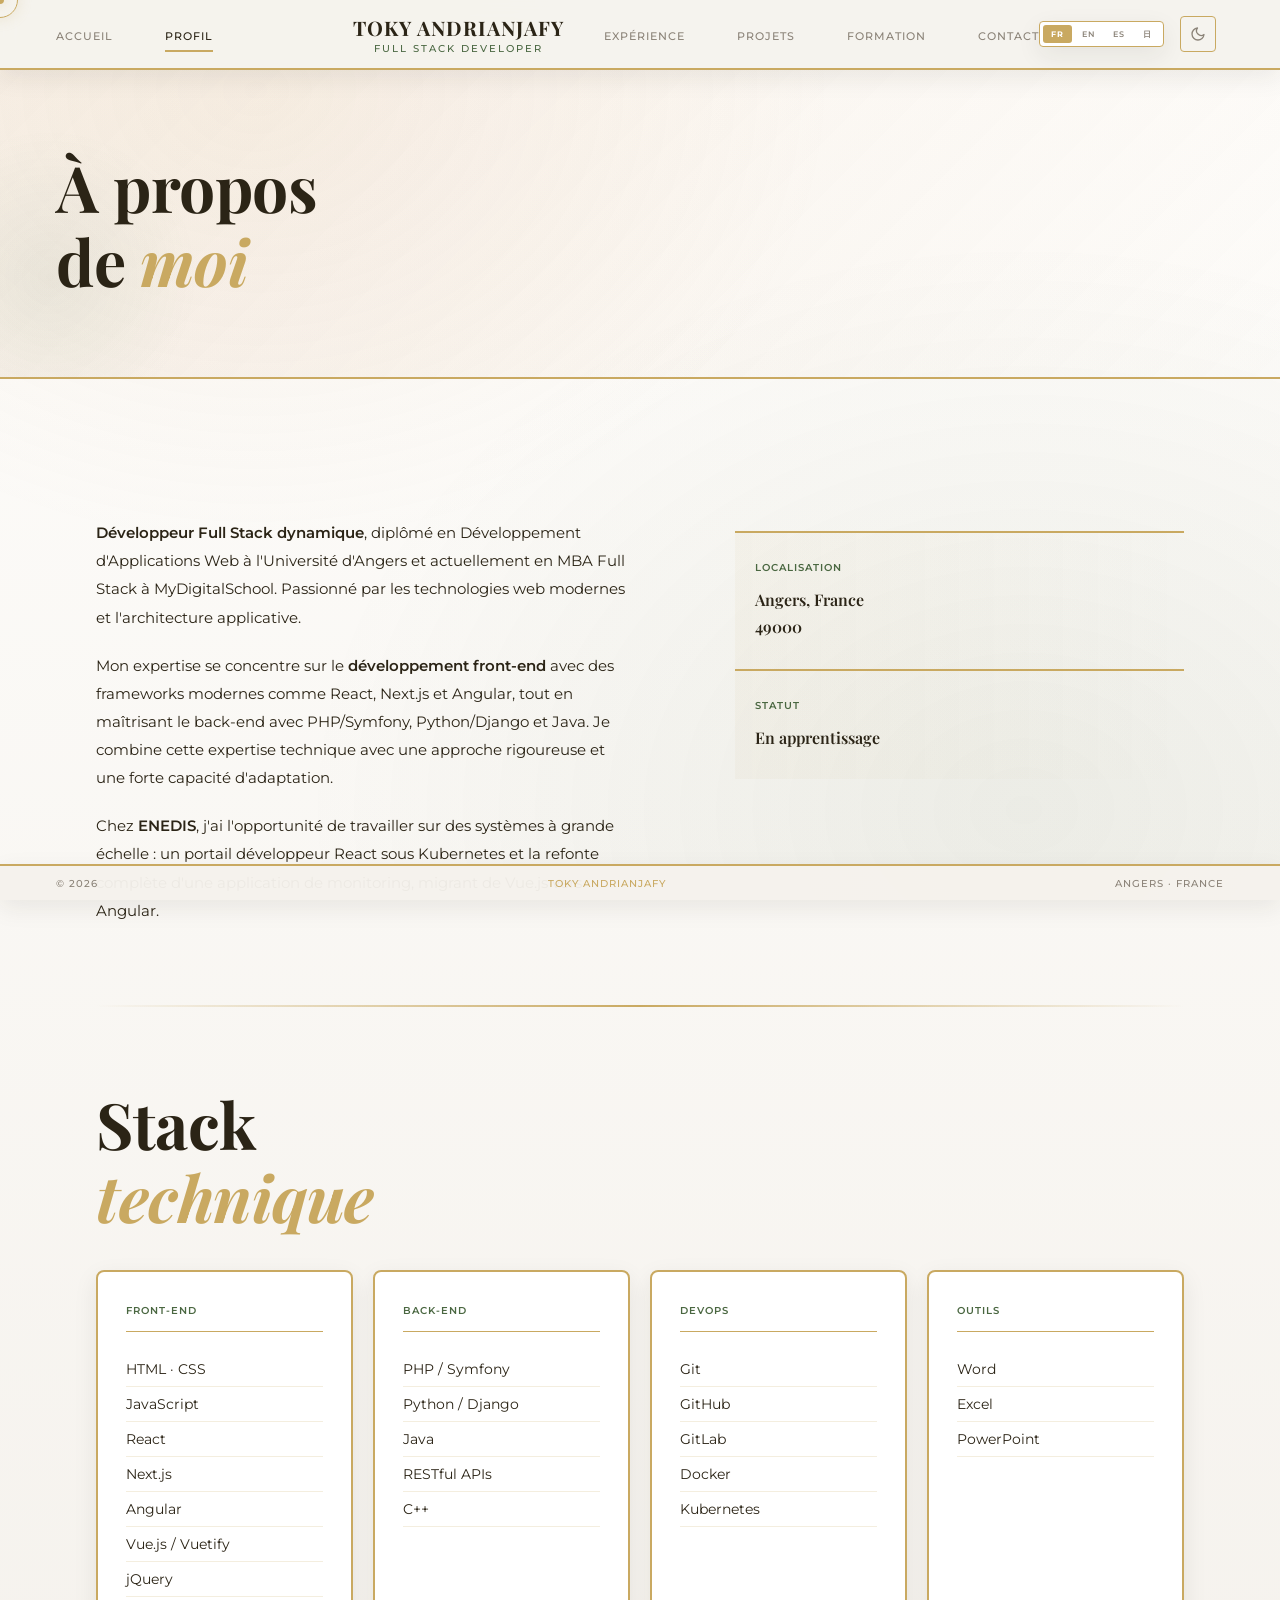
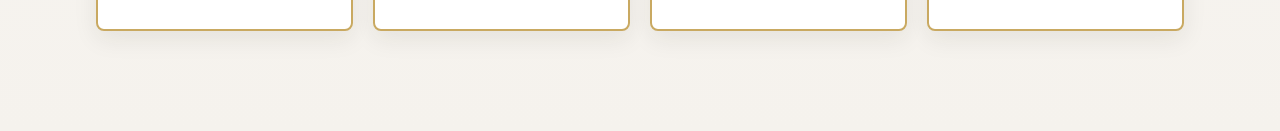
==== commit 2bdda191: "email && projects" ====
--- a/pages/about.html
+++ b/pages/about.html
@@ -4,6 +4,31 @@
   <meta charset="UTF-8" />
   <meta name="viewport" content="width=device-width, initial-scale=1.0" />
   <title>Profil — Toky Andrianjafy</title>
+
+  <!-- SEO -->
+  <meta name="description" content="Profil de Toky Andrianjafy, développeur Full Stack maîtrisant React, Angular, Next.js, Python, Docker et Kubernetes. Basé à Angers, France." />
+  <meta name="author" content="Toky Andrianjafy" />
+  <meta name="robots" content="index, follow" />
+  <link rel="canonical" href="https://toky-andrianjafy.fr/pages/about.html" />
+
+  <!-- Open Graph -->
+  <meta property="og:type" content="website" />
+  <meta property="og:url" content="https://toky-andrianjafy.fr/pages/about.html" />
+  <meta property="og:title" content="Profil — Toky Andrianjafy" />
+  <meta property="og:description" content="Développeur Full Stack maîtrisant React, Angular, Next.js, Python, Docker et Kubernetes. Basé à Angers, France." />
+  <meta property="og:image" content="https://toky-andrianjafy.fr/images/og.png" />
+  <meta property="og:locale" content="fr_FR" />
+
+  <!-- Twitter Card -->
+  <meta name="twitter:card" content="summary_large_image" />
+  <meta name="twitter:title" content="Profil — Toky Andrianjafy" />
+  <meta name="twitter:description" content="Développeur Full Stack maîtrisant React, Angular, Next.js, Python, Docker et Kubernetes." />
+  <meta name="twitter:image" content="https://toky-andrianjafy.fr/images/og.png" />
+
+  <!-- Favicon -->
+  <link rel="icon" type="image/svg+xml" href="../favicon.svg" />
+  <link rel="alternate icon" href="../favicon.ico" />
+
   <link rel="stylesheet" href="../assets/styles.css" />
 </head>
 <body data-page="about">
@@ -22,6 +47,7 @@
     </div>
     <ul class="nav-right">
       <li><a href="../pages/experience.html" data-page="experience" data-i18n="nav.experience">Expérience</a></li>
+      <li><a href="../pages/projects.html" data-page="projects" data-i18n="nav.projects">Projets</a></li>
       <li><a href="../pages/education.html" data-page="education" data-i18n="nav.education">Formation</a></li>
       <li><a href="../pages/contact.html" data-page="contact" data-i18n="nav.contact">Contact</a></li>
     </ul>
@@ -33,6 +59,7 @@
     <a href="../index.html" data-page="home" data-i18n="nav.home">Accueil</a>
     <a href="../pages/about.html" data-page="about" data-i18n="nav.about">Profil</a>
     <a href="../pages/experience.html" data-page="experience" data-i18n="nav.experience">Expérience</a>
+    <a href="../pages/projects.html" data-page="projects" data-i18n="nav.projects">Projets</a>
     <a href="../pages/education.html" data-page="education" data-i18n="nav.education">Formation</a>
     <a href="../pages/contact.html" data-page="contact" data-i18n="nav.contact">Contact</a>
   </div>
--- a/assets/styles.css
+++ b/assets/styles.css
@@ -1,28 +1,37 @@
-@import url('https://fonts.googleapis.com/css2?family=Orbitron:wght@400;700;900&family=Space+Mono:wght@400;700&display=swap');
+@import url('https://fonts.googleapis.com/css2?family=Montserrat:wght@300;400;500;600;700;800&family=Playfair+Display:ital,wght@0,600;0,700;0,800;1,600&display=swap');
 
 :root {
-  /* Palette Cyberpunk - Néons, dark tech */
-  --bg-dark:     #0a0e27;
-  --bg-darker:   #050810;
-  --bg-card:     #0f1538;
+  /* Palette Alpine/Mountain */
+  --sky-light:     #e8d5b7;
+  --sky-gold:      #d4a574;
+  --sky-deep:      #8b7355;
   
-  --neon-cyan:   #00f0ff;
-  --neon-pink:   #ff006e;
-  --neon-purple: #b537f2;
-  --neon-green:  #39ff14;
-  --neon-blue:   #0080ff;
+  --bg-cream:      #f5f2ed;
+  --bg-white:      #fefdfb;
+  --bg-light:      #faf8f4;
   
-  --text-light:  #e0e0e0;
-  --text-muted:  #909090;
-  --text-bright: #ffffff;
+  --text-dark:     #2b2416;
+  --text-muted:    #6b6359;
+  --text-light:    #8b8378;
+  
+  --accent-gold:   #c9a961;
+  --accent-green:  #4a6741;
+  --accent-blue:   #5a7b8a;
+  
+  --mountain-dark: #1a1410;
+  --mountain-gray: #4a4238;
+  
+  --shadow-subtle: 0 8px 24px rgba(43,36,22,0.08);
+  --shadow-medium: 0 16px 40px rgba(43,36,22,0.12);
 }
 
 *, *::before, *::after { box-sizing: border-box; margin: 0; padding: 0; }
 html { scroll-behavior: smooth; font-size: 16px; }
 body {
-  background: var(--bg-dark);
-  color: var(--text-light);
-  font-family: 'Space Mono', monospace;
+  background: 
+    linear-gradient(180deg, var(--bg-white) 0%, var(--bg-cream) 100%);
+  color: var(--text-dark);
+  font-family: 'Montserrat', sans-serif;
   font-weight: 400;
   overflow-x: hidden;
   cursor: none;
@@ -35,49 +44,39 @@
   z-index: 0;
   pointer-events: none;
   background: 
-    repeating-linear-gradient(
-      0deg,
-      rgba(0,240,255,0.03) 0px,
-      transparent 1px,
-      transparent 2px,
-      rgba(0,240,255,0.03) 3px
-    );
-  animation: scanlines 8s linear infinite;
-}
-@keyframes scanlines {
-  0% { transform: translateY(0); }
-  100% { transform: translateY(10px); }
+    radial-gradient(ellipse at 20% 10%, rgba(212,165,116,0.1) 0%, transparent 40%),
+    radial-gradient(ellipse at 80% 90%, rgba(74,103,65,0.08) 0%, transparent 50%);
 }
 
 /* CURSOR */
 #cursor {
   position: fixed; z-index: 9999; pointer-events: none;
-  width: 8px; height: 8px; background: var(--neon-cyan);
+  width: 8px; height: 8px; background: var(--accent-gold);
   border-radius: 50%; transform: translate(-50%, -50%);
-  box-shadow: 0 0 10px var(--neon-cyan);
-  transition: all .18s ease;
+  box-shadow: 0 0 12px rgba(201,169,97,0.4);
+  transition: all .12s ease;
 }
 #cursor-circle {
   position: fixed; z-index: 9998; pointer-events: none;
-  width: 40px; height: 40px;
-  border: 2px solid var(--neon-cyan);
+  width: 36px; height: 36px;
+  border: 1.5px solid var(--accent-gold);
   border-radius: 50%;
   transform: translate(-50%, -50%);
-  box-shadow: 0 0 20px rgba(0,240,255,0.5), inset 0 0 20px rgba(0,240,255,0.2);
-  transition: all .09s ease;
+  box-shadow: 0 0 15px rgba(201,169,97,0.2);
+  transition: all .08s ease;
 }
 
 /* CURTAIN */
 #curtain {
   position: fixed; inset: 0; z-index: 8000;
-  background: var(--bg-darker);
+  background: var(--bg-cream);
   transform: scaleX(1); transform-origin: right;
   pointer-events: none;
 }
 #curtain-line {
   position: absolute; right: 0; top: 0; bottom: 0;
-  width: 2px; background: var(--neon-cyan);
-  box-shadow: 0 0 20px var(--neon-cyan);
+  width: 1px; background: var(--accent-gold);
+  box-shadow: 0 0 12px rgba(201,169,97,0.3);
 }
 
 /* NAV */
@@ -87,13 +86,13 @@
   display: flex;
   align-items: center;
   padding: 0 56px;
-  background: rgba(10,14,39,0.95);
+  background: rgba(245,242,237,0.92);
   backdrop-filter: blur(10px);
-  border-bottom: 2px solid var(--neon-cyan);
-  box-shadow: 0 0 20px rgba(0,240,255,0.2);
+  border-bottom: 2px solid var(--accent-gold);
+  box-shadow: var(--shadow-subtle);
 }
 .nav-left {
-  display: flex; gap: 48px; list-style: none;
+  display: flex; gap: 52px; list-style: none;
   flex: 1;
 }
 .nav-logo {
@@ -102,7 +101,7 @@
   padding: 0 40px;
 }
 .nav-right {
-  display: flex; gap: 48px; list-style: none;
+  display: flex; gap: 52px; list-style: none;
   flex: 1; justify-content: flex-end;
 }
 
@@ -110,83 +109,76 @@
 .nav-hamburger {
   display: none;
   flex-direction: column; justify-content: center; align-items: center;
-  gap: 6px;
+  gap: 5px;
   width: 44px; height: 44px;
   cursor: pointer; flex-shrink: 0;
 }
 .nav-hamburger span {
-  display: block; width: 22px; height: 2px;
-  background: var(--neon-cyan);
+  display: block; width: 20px; height: 1.5px;
+  background: var(--accent-gold);
   transition: all .28s ease;
   pointer-events: none;
-  box-shadow: 0 0 10px var(--neon-cyan);
-}
-
-#nav-toggle:checked ~ nav .nav-hamburger span:nth-child(1) { transform: translateY(7.5px) rotate(45deg); }
+}
+
+#nav-toggle:checked ~ nav .nav-hamburger span:nth-child(1) { transform: translateY(6px) rotate(45deg); }
 #nav-toggle:checked ~ nav .nav-hamburger span:nth-child(2) { opacity: 0; }
-#nav-toggle:checked ~ nav .nav-hamburger span:nth-child(3) { transform: translateY(-7.5px) rotate(-45deg); }
+#nav-toggle:checked ~ nav .nav-hamburger span:nth-child(3) { transform: translateY(-6px) rotate(-45deg); }
 
 .nav-logo-main {
-  font-family: 'Orbitron', sans-serif;
-  font-size: 1.2rem; font-weight: 900;
-  letter-spacing: 3px; text-transform: uppercase;
-  color: var(--neon-cyan);
-  text-shadow: 0 0 10px var(--neon-cyan);
+  font-family: 'Playfair Display', serif;
+  font-size: 1.25rem; font-weight: 700;
+  letter-spacing: 1px; text-transform: uppercase;
+  color: var(--text-dark);
 }
 .nav-logo-sub {
-  font-family: 'Space Mono', monospace;
-  font-size: 0.6rem; font-weight: 400;
+  font-family: 'Montserrat', sans-serif;
+  font-size: 0.6rem; font-weight: 500;
   letter-spacing: 2px; text-transform: uppercase;
-  color: var(--neon-pink); margin-top: 2px;
+  color: var(--accent-green); margin-top: 2px;
 }
 
 nav a {
-  font-family: 'Space Mono', monospace;
-  font-size: 0.7rem; font-weight: 400;
-  letter-spacing: 2px; text-transform: uppercase;
-  color: var(--text-muted); text-decoration: none;
-  transition: all .22s;
-  position: relative;
-  padding: 8px 0;
+  font-family: 'Montserrat', sans-serif;
+  font-size: 0.7rem; font-weight: 500;
+  letter-spacing: 1px; text-transform: uppercase;
+  color: var(--text-light); text-decoration: none;
+  transition: all .2s;
+  position: relative;
+  padding: 6px 0;
 }
 nav a::after {
-  content: ''; position: absolute; bottom: -2px; left: 0; right: 0;
-  height: 2px; background: var(--neon-pink);
-  transform: scaleX(0); transition: all .22s;
-  box-shadow: 0 0 10px var(--neon-pink);
-}
-nav a:hover, nav a.active { 
-  color: var(--neon-cyan);
-  text-shadow: 0 0 10px var(--neon-cyan);
-}
-nav a:hover::after, nav a.active::after { 
-  transform: scaleX(1);
-}
+  content: ''; position: absolute; bottom: -3px; left: 0; right: 0;
+  height: 2px; background: var(--accent-gold);
+  transform: scaleX(0); transition: all .2s;
+}
+nav a:hover, nav a.active {
+  color: var(--text-dark);
+}
+nav a:hover::after, nav a.active::after { transform: scaleX(1); }
 
 .nav-drawer {
   display: none;
   position: fixed; top: 70px; left: 0; right: 0; z-index: 490;
-  background: rgba(10,14,39,0.98);
+  background: rgba(245,242,237,0.98);
   backdrop-filter: blur(10px);
-  border-bottom: 2px solid var(--neon-cyan);
+  border-bottom: 2px solid var(--accent-gold);
   padding: 20px 28px 28px;
   flex-direction: column;
 }
 .nav-drawer a {
-  font-family: 'Space Mono', monospace;
-  font-size: 0.7rem; font-weight: 400;
-  letter-spacing: 2px; text-transform: uppercase;
-  color: var(--text-muted); text-decoration: none;
-  padding: 16px 0;
-  border-bottom: 1px solid rgba(0,240,255,0.2);
+  font-family: 'Montserrat', sans-serif;
+  font-size: 0.7rem; font-weight: 500;
+  letter-spacing: 1px; text-transform: uppercase;
+  color: var(--text-light); text-decoration: none;
+  padding: 14px 0;
+  border-bottom: 1px solid rgba(201,169,97,0.2);
   display: block;
   transition: all .2s;
 }
 .nav-drawer a:last-child { border-bottom: none; }
-.nav-drawer a:hover, .nav-drawer a.active { 
-  color: var(--neon-cyan);
+.nav-drawer a:hover, .nav-drawer a.active {
+  color: var(--text-dark);
   padding-left: 8px;
-  text-shadow: 0 0 10px var(--neon-cyan);
 }
 
 /* PAGES */
@@ -201,293 +193,305 @@
 .pg-wrap { max-width: 1200px; margin: 0 auto; padding: 80px 56px 100px; }
 
 .section-label {
-  font-family: 'Orbitron', sans-serif;
-  font-size: 0.6rem; font-weight: 700;
-  letter-spacing: 3px; text-transform: uppercase;
-  color: var(--neon-pink);
+  font-family: 'Montserrat', sans-serif;
+  font-size: 0.65rem; font-weight: 600;
+  letter-spacing: 2px; text-transform: uppercase;
+  color: var(--accent-green);
   display: flex; align-items: center; gap: 12px;
   margin-bottom: 16px;
-  text-shadow: 0 0 10px var(--neon-pink);
-}
-.section-label::before { 
-  content: '◆'; font-size: 0.5rem;
-}
-.section-label::after { 
+}
+.section-label::before { content: '▲'; font-size: 0.6rem; }
+.section-label::after {
   content: ''; display: block; flex: 1; height: 1px;
-  background: linear-gradient(90deg, var(--neon-pink), transparent);
-  box-shadow: 0 0 10px var(--neon-pink);
+  background: linear-gradient(90deg, var(--accent-gold), transparent);
 }
 
 .section-h2 {
-  font-family: 'Orbitron', sans-serif;
-  font-size: clamp(2.4rem, 5vw, 4.2rem); font-weight: 900;
-  letter-spacing: 2px; color: var(--text-bright); line-height: 1.15;
+  font-family: 'Playfair Display', serif;
+  font-size: clamp(2.6rem, 5vw, 4.4rem); font-weight: 700;
+  letter-spacing: -0.5px; color: var(--text-dark); line-height: 1.15;
   margin-bottom: 60px;
-  text-shadow: 0 0 20px var(--neon-cyan);
-}
-.section-h2 em { 
-  font-style: italic; 
-  color: var(--neon-pink);
-  text-shadow: 0 0 20px var(--neon-pink);
-}
-.divider { 
-  width: 100%; height: 1px;
-  background: linear-gradient(90deg, transparent, var(--neon-cyan), transparent);
-  box-shadow: 0 0 20px var(--neon-cyan);
+}
+.section-h2 em {
+  font-style: italic;
+  color: var(--accent-gold);
+}
+.divider {
+  width: 100%; height: 2px;
+  background: linear-gradient(90deg, transparent, var(--accent-gold), transparent);
   margin: 60px 0;
 }
 
 /* BUTTONS */
 .btn {
-  font-family: 'Orbitron', sans-serif;
-  font-size: 0.65rem; font-weight: 700;
-  letter-spacing: 2px; text-transform: uppercase;
-  padding: 14px 36px; text-decoration: none;
-  border: 2px solid; cursor: none; transition: all .25s;
+  font-family: 'Montserrat', sans-serif;
+  font-size: 0.7rem; font-weight: 600;
+  letter-spacing: 1px; text-transform: uppercase;
+  padding: 14px 40px; text-decoration: none;
+  border: 1.5px solid; cursor: none; transition: all .25s;
   display: inline-block;
 }
-.btn-dark { 
+
+.btn-dark {
+  background: var(--accent-gold);
+  color: var(--text-dark);
+  border-color: var(--accent-gold);
+  box-shadow: var(--shadow-subtle);
+}
+.btn-dark:hover {
+  background: var(--accent-green);
+  border-color: var(--accent-green);
+  color: white;
+  box-shadow: var(--shadow-medium);
+  transform: translateY(-2px);
+}
+
+.btn-outline {
   background: transparent;
-  color: var(--neon-cyan);
-  border-color: var(--neon-cyan);
-  box-shadow: 0 0 10px rgba(0,240,255,0.3);
-}
-.btn-dark:hover { 
-  background: var(--neon-cyan);
-  color: var(--bg-dark);
-  box-shadow: 0 0 20px var(--neon-cyan);
-  letter-spacing: 3px;
-}
-.btn-outline { 
-  background: transparent;
-  color: var(--neon-pink);
-  border-color: var(--neon-pink);
-  box-shadow: 0 0 10px rgba(255,0,110,0.3);
-}
-.btn-outline:hover { 
-  background: var(--neon-pink);
-  color: var(--bg-dark);
-  box-shadow: 0 0 20px var(--neon-pink);
+  color: var(--text-dark);
+  border-color: var(--text-dark);
+}
+.btn-outline:hover {
+  background: var(--accent-green);
+  color: white;
+  border-color: var(--accent-green);
+  box-shadow: var(--shadow-medium);
+  transform: translateY(-2px);
 }
 
 /* HOME */
-.home-hero { 
+.home-hero {
   display: grid;
   grid-template-columns: 1fr 1fr;
   min-height: calc(100vh - 70px);
+  background: linear-gradient(135deg, var(--bg-white) 0%, var(--bg-cream) 100%);
 }
 .hero-editorial {
   padding: 80px 56px;
   display: flex;
   flex-direction: column;
   justify-content: center;
-  background: var(--bg-dark);
+  background: linear-gradient(135deg, rgba(212,165,116,0.08) 0%, transparent 100%);
   position: relative;
   overflow: hidden;
 }
 .hero-editorial::before {
   content: '';
   position: absolute;
-  top: 0;
-  left: 0;
-  right: 0;
-  bottom: 0;
-  background: radial-gradient(circle at 20% 50%, rgba(0,240,255,0.1) 0%, transparent 50%);
+  bottom: -50px;
+  left: -100px;
+  width: 300px;
+  height: 300px;
+  background: radial-gradient(circle, rgba(74,103,65,0.1) 0%, transparent 70%);
+  border-radius: 50%;
   pointer-events: none;
 }
 .hero-overline {
-  font-family: 'Space Mono', monospace;
-  font-size: 0.6rem; font-weight: 400;
-  letter-spacing: 3px; text-transform: uppercase;
-  color: var(--neon-pink);
+  font-family: 'Montserrat', sans-serif;
+  font-size: 0.65rem; font-weight: 500;
+  letter-spacing: 2px; text-transform: uppercase;
+  color: var(--accent-gold);
   margin-bottom: 20px;
-  text-shadow: 0 0 10px var(--neon-pink);
 }
 h1.hero-name {
-  font-family: 'Orbitron', sans-serif;
+  font-family: 'Playfair Display', serif;
   font-size: clamp(3.2rem, 7vw, 6rem);
-  font-weight: 900;
-  color: var(--text-bright);
+  font-weight: 700;
+  color: var(--text-dark);
   line-height: 1.05;
-  letter-spacing: 2px;
-  text-shadow: 0 0 30px var(--neon-cyan);
-}
-h1.hero-name .italic { 
-  font-style: italic;
-  color: var(--neon-pink);
-  text-shadow: 0 0 20px var(--neon-pink);
-}
-.hero-rule { 
-  width: 40px; height: 2px;
-  background: var(--neon-cyan);
-  box-shadow: 0 0 10px var(--neon-cyan);
+  letter-spacing: -1px;
+}
+h1.hero-name .italic { font-style: italic; color: var(--accent-gold); }
+.hero-rule {
+  width: 50px; height: 2px;
+  background: var(--accent-gold);
   margin: 28px 0;
 }
 .hero-tagline {
-  font-family: 'Space Mono', monospace;
-  font-size: 0.75rem; font-weight: 400;
-  letter-spacing: 2px; text-transform: uppercase;
-  color: var(--text-muted);
+  font-family: 'Montserrat', sans-serif;
+  font-size: 0.75rem; font-weight: 500;
+  letter-spacing: 1px; text-transform: uppercase;
+  color: var(--text-light);
 }
 .hero-content {
   padding: 80px 64px;
   display: flex;
   flex-direction: column;
   justify-content: center;
-  border-left: 2px solid var(--neon-cyan);
-  background: var(--bg-card);
-  box-shadow: inset -20px 0 40px rgba(0,240,255,0.05);
+  border-left: 2px solid var(--accent-gold);
+  background: linear-gradient(135deg, var(--bg-light) 0%, var(--bg-cream) 100%);
+  position: relative;
+  overflow: hidden;
+}
+.hero-content::before {
+  content: '';
+  position: absolute;
+  top: -50px;
+  right: -100px;
+  width: 300px;
+  height: 300px;
+  background: radial-gradient(circle, rgba(212,165,116,0.08) 0%, transparent 70%);
+  border-radius: 50%;
+  pointer-events: none;
 }
 .hero-intro {
-  font-family: 'Orbitron', sans-serif;
-  font-size: 1.3rem; font-weight: 400;
-  line-height: 1.6;
-  color: var(--text-light);
+  font-family: 'Playfair Display', serif;
+  font-size: 1.35rem; font-weight: 600;
+  line-height: 1.7;
+  color: var(--text-dark);
   margin-bottom: 40px;
-}
-.hero-intro em { 
-  font-style: italic;
-  color: var(--neon-pink);
-  text-shadow: 0 0 10px var(--neon-pink);
-}
+  position: relative;
+  z-index: 1;
+}
+.hero-intro em { font-style: italic; color: var(--accent-gold); }
 .hero-meta {
   display: flex;
   flex-direction: column;
-  gap: 14px;
+  gap: 12px;
   margin-bottom: 48px;
-  border-top: 2px solid var(--neon-cyan);
+  border-top: 2px solid var(--accent-gold);
   padding-top: 32px;
+  position: relative;
+  z-index: 1;
 }
 .meta-row {
   display: flex;
-  gap: 24px;
+  gap: 28px;
   align-items: baseline;
 }
 .meta-key {
-  font-family: 'Space Mono', monospace;
-  font-weight: 700;
-  letter-spacing: 2px;
+  font-family: 'Montserrat', sans-serif;
+  font-weight: 600;
+  letter-spacing: 1px;
   text-transform: uppercase;
-  color: var(--neon-pink);
-  min-width: 100px;
-  font-size: 0.6rem;
-  text-shadow: 0 0 10px var(--neon-pink);
+  color: var(--accent-green);
+  min-width: 110px;
+  font-size: 0.65rem;
 }
 .meta-val {
-  font-family: 'Orbitron', sans-serif;
-  font-size: 0.95rem; font-weight: 400;
-  color: var(--text-bright);
-}
-.hero-btns { display: flex; gap: 16px; }
+  font-family: 'Playfair Display', serif;
+  font-size: 1rem; font-weight: 600;
+  color: var(--text-dark);
+}
+.hero-btns { display: flex; gap: 16px; position: relative; z-index: 1; }
 
 /* ABOUT */
 .about-grid { display: grid; grid-template-columns: 6fr 5fr; gap: 100px; align-items: start; }
 .about-body {
-  font-family: 'Space Mono', monospace;
+  font-family: 'Montserrat', sans-serif;
   font-size: 0.95rem; font-weight: 400;
-  line-height: 1.8;
-  color: var(--text-light);
+  line-height: 1.85;
+  color: var(--text-dark);
 }
 .about-body p { margin-bottom: 20px; }
-.about-body strong { font-weight: 700; color: var(--text-bright); }
-.about-body em { 
-  font-style: italic;
-  color: var(--neon-pink);
-  text-shadow: 0 0 10px var(--neon-pink);
-}
+.about-body strong { font-weight: 600; color: var(--text-dark); }
+.about-body em { font-style: italic; color: var(--accent-gold); }
 .about-aside { padding-top: 12px; }
 .aside-block {
-  border-top: 2px solid var(--neon-cyan);
+  border-top: 2px solid var(--accent-gold);
   padding: 28px 0;
+  background: linear-gradient(90deg, rgba(201,169,97,0.05), transparent);
+  padding-left: 20px;
 }
 .aside-label {
-  font-family: 'Space Mono', monospace;
-  font-size: 0.6rem; font-weight: 700;
-  letter-spacing: 2px; text-transform: uppercase;
-  color: var(--neon-pink);
+  font-family: 'Montserrat', sans-serif;
+  font-size: 0.65rem; font-weight: 600;
+  letter-spacing: 1px; text-transform: uppercase;
+  color: var(--accent-green);
   margin-bottom: 12px;
-  text-shadow: 0 0 10px var(--neon-pink);
 }
 .aside-val {
-  font-family: 'Orbitron', sans-serif;
-  font-size: 0.95rem; font-weight: 400;
-  color: var(--text-bright);
-  line-height: 1.6;
+  font-family: 'Playfair Display', serif;
+  font-size: 1rem; font-weight: 600;
+  color: var(--text-dark);
+  line-height: 1.7;
 }
 .skills-section { margin-top: 80px; }
 .skills-grid {
   display: grid;
   grid-template-columns: repeat(4, 1fr);
-  gap: 0;
-  border: 2px solid var(--neon-cyan);
-  box-shadow: 0 0 20px rgba(0,240,255,0.3);
+  gap: 20px;
 }
 .skill-col {
-  padding: 32px;
-  border-right: 1px solid var(--neon-cyan);
-  background: var(--bg-card);
-  transition: all .3s;
-}
-.skill-col:last-child { border-right: none; }
+  padding: 32px 28px;
+  background: white;
+  border: 2px solid var(--accent-gold);
+  border-radius: 8px;
+  transition: all .3s ease;
+  position: relative;
+  overflow: hidden;
+  box-shadow: var(--shadow-subtle);
+}
+.skill-col::before {
+  content: '';
+  position: absolute;
+  inset: 0;
+  background: linear-gradient(135deg, rgba(212,165,116,0.1), transparent);
+  opacity: 0;
+  transition: opacity .3s;
+  pointer-events: none;
+}
 .skill-col:hover {
-  background: rgba(0,240,255,0.1);
-  box-shadow: inset 0 0 20px rgba(0,240,255,0.2);
-}
+  transform: translateY(-6px);
+  border-color: var(--accent-green);
+  box-shadow: var(--shadow-medium);
+}
+.skill-col:hover::before { opacity: 1; }
 .skill-col-title {
-  font-family: 'Space Mono', monospace;
-  font-size: 0.6rem; font-weight: 700;
-  letter-spacing: 2px; text-transform: uppercase;
-  color: var(--neon-pink);
+  font-family: 'Montserrat', sans-serif;
+  font-size: 0.65rem; font-weight: 600;
+  letter-spacing: 1px; text-transform: uppercase;
+  color: var(--accent-green);
   margin-bottom: 20px;
   padding-bottom: 14px;
-  border-bottom: 1px solid var(--neon-cyan);
-  text-shadow: 0 0 10px var(--neon-pink);
+  border-bottom: 1px solid var(--accent-gold);
+  position: relative;
+  z-index: 1;
 }
 .skill-list { list-style: none; }
 .skill-list li {
-  font-family: 'Space Mono', monospace;
-  font-size: 0.85rem; font-weight: 400;
-  color: var(--text-light);
+  font-family: 'Montserrat', sans-serif;
+  font-size: 0.9rem; font-weight: 400;
+  color: var(--text-dark);
   padding: 8px 0;
-  border-bottom: 1px solid rgba(0,240,255,0.1);
+  border-bottom: 1px solid rgba(201,169,97,0.2);
   transition: all .2s;
+  position: relative;
+  z-index: 1;
 }
 .skill-list li:hover {
-  color: var(--neon-cyan);
-  padding-left: 8px;
-  text-shadow: 0 0 10px var(--neon-cyan);
+  color: var(--accent-gold);
+  padding-left: 6px;
 }
 
 /* EXPERIENCE */
 .timeline {
   display: flex;
   flex-direction: column;
-  border-left: 2px solid var(--neon-cyan);
+  border-left: 2px solid var(--accent-gold);
   margin-left: 0;
   padding-left: 40px;
-  box-shadow: -2px 0 20px rgba(0,240,255,0.2);
+  box-shadow: -2px 0 24px rgba(201,169,97,0.1);
 }
 .tl-entry {
   padding: 0 0 60px 0;
   position: relative;
 }
 .tl-entry::before {
-  content: '■';
+  content: '';
   position: absolute;
-  left: -20px;
-  top: 4px;
-  color: var(--neon-cyan);
-  font-size: 1rem;
-  text-shadow: 0 0 10px var(--neon-cyan);
+  width: 0;
+  height: 0;
+  background: transparent;
+  border: none;
 }
 .tl-period {
-  font-family: 'Space Mono', monospace;
-  font-size: 0.6rem; font-weight: 700;
-  letter-spacing: 2px; text-transform: uppercase;
-  color: var(--neon-pink);
+  font-family: 'Montserrat', sans-serif;
+  font-size: 0.65rem; font-weight: 600;
+  letter-spacing: 1px; text-transform: uppercase;
+  color: var(--accent-gold);
   line-height: 1.6;
   margin-bottom: 12px;
-  text-shadow: 0 0 10px var(--neon-pink);
 }
 .tl-company-logo {
   margin-bottom: 16px;
@@ -495,52 +499,51 @@
   align-items: center;
 }
 .tl-company-logo img {
-  filter: brightness(1.2) drop-shadow(0 0 8px rgba(0,240,255,0.4));
-  opacity: 0.9;
+  filter: sepia(0.1);
+  opacity: 0.85;
   transition: all 0.3s;
   max-height: 28px;
 }
 .tl-entry:hover .tl-company-logo img {
-  filter: brightness(1.4) drop-shadow(0 0 15px rgba(0,240,255,0.6));
+  filter: sepia(0);
   opacity: 1;
 }
 .tl-role {
-  font-family: 'Orbitron', sans-serif;
-  font-size: 1.5rem; font-weight: 700;
-  color: var(--text-bright);
+  font-family: 'Playfair Display', serif;
+  font-size: 1.6rem; font-weight: 700;
+  color: var(--text-dark);
   line-height: 1.2;
   margin-bottom: 8px;
-  text-shadow: 0 0 15px var(--neon-cyan);
 }
 .tl-role em { font-style: italic; }
 .tl-company {
-  font-family: 'Space Mono', monospace;
-  font-size: 0.6rem; font-weight: 400;
-  letter-spacing: 2px; text-transform: uppercase;
-  color: var(--text-muted);
+  font-family: 'Montserrat', sans-serif;
+  font-size: 0.65rem; font-weight: 500;
+  letter-spacing: 0.5px; text-transform: uppercase;
+  color: var(--text-light);
   margin-bottom: 24px;
 }
 .tl-tasks { list-style: none; }
 .tl-tasks li {
-  font-family: 'Space Mono', monospace;
-  font-size: 0.9rem; font-weight: 400;
-  color: var(--text-light);
-  line-height: 1.7;
+  font-family: 'Montserrat', sans-serif;
+  font-size: 0.95rem; font-weight: 400;
+  color: var(--text-dark);
+  line-height: 1.8;
   padding: 8px 0 8px 16px;
-  border-bottom: 1px solid rgba(0,240,255,0.1);
+  border-bottom: 1px solid rgba(201,169,97,0.15);
   position: relative;
   transition: all .2s;
 }
 .tl-tasks li:hover {
-  color: var(--neon-cyan);
-  text-shadow: 0 0 10px var(--neon-cyan);
+  color: var(--accent-gold);
+  padding-left: 20px;
 }
 .tl-tasks li::before {
-  content: '▹';
+  content: '▸';
   position: absolute;
   left: 0;
-  color: var(--neon-pink);
-  font-size: 0.9rem;
+  color: var(--accent-green);
+  font-weight: 600;
 }
 
 /* EDUCATION */
@@ -548,29 +551,29 @@
 .edu-entry {
   display: grid;
   grid-template-columns: 200px 1fr;
-  padding: 36px 0;
-  border-bottom: 1px solid rgba(0,240,255,0.2);
+  padding: 40px 0;
+  border-bottom: 1px solid var(--accent-gold);
   transition: all .2s;
-}
-.edu-entry:first-child { border-top: 2px solid var(--neon-cyan); }
+  background: linear-gradient(90deg, rgba(201,169,97,0.03), transparent);
+  padding-left: 12px;
+}
+.edu-entry:first-child { border-top: 2px solid var(--accent-gold); }
 .edu-entry:hover {
-  background: rgba(0,240,255,0.05);
-  padding-left: 12px;
-  box-shadow: -4px 0 15px rgba(0,240,255,0.2);
+  background: linear-gradient(90deg, rgba(201,169,97,0.08), transparent);
+  padding-left: 20px;
 }
 .edu-year {
-  font-family: 'Space Mono', monospace;
-  font-size: 0.6rem; font-weight: 700;
-  letter-spacing: 2px; text-transform: uppercase;
-  color: var(--neon-pink);
+  font-family: 'Montserrat', sans-serif;
+  font-size: 0.65rem; font-weight: 600;
+  letter-spacing: 1px; text-transform: uppercase;
+  color: var(--accent-gold);
   padding-top: 4px;
-  text-shadow: 0 0 10px var(--neon-pink);
 }
 .edu-logo {
   display: flex;
   align-items: center;
   margin-bottom: 12px;
-  height: 36px;
+  height: 34px;
 }
 .edu-logo img {
   height: 100%;
@@ -578,27 +581,26 @@
   max-width: 160px;
   object-fit: contain;
   object-position: left center;
-  filter: brightness(1.1) drop-shadow(0 0 8px rgba(0,240,255,0.3));
-  opacity: 0.75;
+  filter: sepia(0.1);
+  opacity: 0.8;
   transition: all 0.35s;
 }
 .edu-entry:hover .edu-logo img {
-  filter: brightness(1.3) drop-shadow(0 0 15px rgba(0,240,255,0.5));
+  filter: sepia(0);
   opacity: 1;
 }
 .edu-deg {
-  font-family: 'Orbitron', sans-serif;
-  font-size: 1.3rem; font-weight: 700;
-  color: var(--text-bright);
+  font-family: 'Playfair Display', serif;
+  font-size: 1.4rem; font-weight: 700;
+  color: var(--text-dark);
   line-height: 1.2;
   margin-bottom: 8px;
-  text-shadow: 0 0 15px var(--neon-cyan);
 }
 .edu-school {
-  font-family: 'Space Mono', monospace;
-  font-size: 0.6rem; font-weight: 400;
-  letter-spacing: 2px; text-transform: uppercase;
-  color: var(--text-muted);
+  font-family: 'Montserrat', sans-serif;
+  font-size: 0.65rem; font-weight: 500;
+  letter-spacing: 0.5px; text-transform: uppercase;
+  color: var(--text-light);
 }
 .edu-badge {
   display: inline-flex;
@@ -606,61 +608,53 @@
   gap: 6px;
   margin-top: 12px;
   padding: 6px 12px 6px 10px;
-  border: 1px solid var(--neon-pink);
-  background: rgba(255,0,110,0.1);
-  font-family: 'Space Mono', monospace;
-  font-size: 0.5rem;
-  font-weight: 700;
-  letter-spacing: 2px;
+  border: 1.5px solid var(--accent-gold);
+  background: rgba(201,169,97,0.08);
+  font-family: 'Montserrat', sans-serif;
+  font-size: 0.55rem;
+  font-weight: 600;
+  letter-spacing: 1px;
   text-transform: uppercase;
-  color: var(--neon-pink);
-  box-shadow: 0 0 10px rgba(255,0,110,0.3);
-  text-shadow: 0 0 10px var(--neon-pink);
+  color: var(--accent-green);
+  border-radius: 4px;
 }
 
 /* CONTACT */
 .contact-grid { display: grid; grid-template-columns: 1fr 1fr; gap: 120px; align-items: start; }
 .contact-intro {
-  font-family: 'Orbitron', sans-serif;
-  font-size: 1.2rem; font-weight: 400;
+  font-family: 'Playfair Display', serif;
+  font-size: 1.25rem; font-weight: 600;
   line-height: 1.7;
-  color: var(--text-light);
+  color: var(--text-dark);
   margin-bottom: 48px;
 }
-.contact-intro em { 
-  font-style: italic;
-  color: var(--neon-pink);
-  text-shadow: 0 0 10px var(--neon-pink);
-}
+.contact-intro em { font-style: italic; color: var(--accent-gold); }
 .contact-lines { display: flex; flex-direction: column; }
 .contact-line {
   display: grid;
   grid-template-columns: 100px 1fr;
   gap: 24px;
   padding: 16px 0;
-  border-bottom: 1px solid rgba(0,240,255,0.2);
+  border-bottom: 1px solid var(--accent-gold);
   align-items: center;
   transition: all .2s;
-}
-.contact-line:hover {
+  background: linear-gradient(90deg, rgba(201,169,97,0.03), transparent);
   padding-left: 8px;
-  color: var(--neon-cyan);
-  text-shadow: 0 0 10px var(--neon-cyan);
-}
+}
+.contact-line:hover { padding-left: 16px; }
 .cl-key {
-  font-family: 'Space Mono', monospace;
-  font-size: 0.6rem; font-weight: 700;
-  letter-spacing: 2px; text-transform: uppercase;
-  color: var(--neon-pink);
-  text-shadow: 0 0 10px var(--neon-pink);
+  font-family: 'Montserrat', sans-serif;
+  font-size: 0.65rem; font-weight: 600;
+  letter-spacing: 1px; text-transform: uppercase;
+  color: var(--accent-gold);
 }
 .cl-val {
-  font-family: 'Space Mono', monospace;
-  font-size: 0.9rem; font-weight: 400;
-  color: var(--text-light);
+  font-family: 'Montserrat', sans-serif;
+  font-size: 0.95rem; font-weight: 500;
+  color: var(--text-dark);
 }
 .langs-aside { padding-top: 12px; }
-.lang-entry { padding: 28px 0; border-bottom: 1px solid rgba(0,240,255,0.2); }
+.lang-entry { padding: 28px 0; border-bottom: 1px solid var(--accent-gold); }
 .lang-top {
   display: flex;
   justify-content: space-between;
@@ -668,66 +662,166 @@
   margin-bottom: 12px;
 }
 .lang-name {
-  font-family: 'Orbitron', sans-serif;
-  font-size: 1rem; font-weight: 700;
-  color: var(--text-bright);
-  text-shadow: 0 0 10px var(--neon-cyan);
+  font-family: 'Playfair Display', serif;
+  font-size: 1.1rem; font-weight: 700;
+  color: var(--text-dark);
 }
 .lang-lv {
-  font-family: 'Space Mono', monospace;
-  font-size: 0.6rem; font-weight: 400;
-  letter-spacing: 2px; text-transform: uppercase;
-  color: var(--neon-pink);
-  text-shadow: 0 0 10px var(--neon-pink);
-}
-.lang-track { height: 1px; background: rgba(0,240,255,0.3); position: relative; }
+  font-family: 'Montserrat', sans-serif;
+  font-size: 0.65rem; font-weight: 600;
+  letter-spacing: 1px; text-transform: uppercase;
+  color: var(--accent-green);
+}
+.lang-track { height: 2px; background: var(--accent-gold); position: relative; }
 .lang-fill {
   position: absolute;
   left: 0;
   top: 0;
-  height: 1px;
-  background: linear-gradient(90deg, var(--neon-cyan), var(--neon-pink));
+  height: 2px;
+  background: linear-gradient(90deg, var(--accent-gold), var(--accent-green));
   animation: grow 1.2s ease forwards;
-  box-shadow: 0 0 10px var(--neon-cyan);
 }
 
 /* PAGE HERO */
 .page-hero-section {
-  background: var(--bg-dark);
-  color: var(--text-bright);
+  background: linear-gradient(135deg, rgba(212,165,116,0.12) 0%, transparent 100%);
+  color: var(--text-dark);
   padding: 80px 56px;
   position: relative;
   overflow: hidden;
   margin-bottom: 60px;
-  border-bottom: 2px solid var(--neon-cyan);
-  box-shadow: 0 0 20px rgba(0,240,255,0.3);
+  border-bottom: 2px solid var(--accent-gold);
 }
 .page-hero-section::before {
   content: '';
   position: absolute;
-  top: 0;
-  left: 0;
-  right: 0;
-  bottom: 0;
-  background: radial-gradient(circle at 20% 50%, rgba(0,240,255,0.1) 0%, transparent 50%);
+  bottom: -50px;
+  left: -100px;
+  width: 300px;
+  height: 300px;
+  background: radial-gradient(circle, rgba(74,103,65,0.08) 0%, transparent 70%);
+  border-radius: 50%;
   pointer-events: none;
 }
 .hero-page-title {
-  font-family: 'Orbitron', sans-serif;
+  font-family: 'Playfair Display', serif;
   font-size: clamp(2.6rem, 5vw, 4.2rem);
-  font-weight: 900;
-  letter-spacing: 2px;
-  color: var(--text-bright);
+  font-weight: 700;
+  letter-spacing: -0.5px;
+  color: var(--text-dark);
   line-height: 1.15;
   margin: 0;
   position: relative;
   z-index: 1;
-  text-shadow: 0 0 20px var(--neon-cyan);
 }
 .hero-page-title em {
   font-style: italic;
-  color: var(--neon-pink);
-  text-shadow: 0 0 20px var(--neon-pink);
+  color: var(--accent-gold);
+}
+
+/* PROJECTS */
+.projects-grid {
+  display: grid;
+  grid-template-columns: repeat(3, 1fr);
+  gap: 28px;
+}
+.project-card {
+  background: white;
+  border: 2px solid var(--accent-gold);
+  border-radius: 8px;
+  padding: 32px 28px;
+  display: flex;
+  flex-direction: column;
+  gap: 16px;
+  transition: all .3s ease;
+  position: relative;
+  overflow: hidden;
+  box-shadow: var(--shadow-subtle);
+}
+.project-card::before {
+  content: '';
+  position: absolute;
+  inset: 0;
+  background: linear-gradient(135deg, rgba(212,165,116,0.08), transparent);
+  opacity: 0;
+  transition: opacity .3s;
+  pointer-events: none;
+}
+.project-card:hover {
+  transform: translateY(-6px);
+  border-color: var(--accent-green);
+  box-shadow: var(--shadow-medium);
+}
+.project-card:hover::before { opacity: 1; }
+.project-card-header {
+  display: flex;
+  justify-content: space-between;
+  align-items: center;
+}
+.project-number {
+  font-family: 'Playfair Display', serif;
+  font-size: 2.2rem;
+  font-weight: 700;
+  color: var(--accent-gold);
+  opacity: 0.35;
+  line-height: 1;
+}
+.project-links {
+  display: flex;
+  gap: 10px;
+  align-items: center;
+}
+.project-link {
+  display: flex;
+  align-items: center;
+  justify-content: center;
+  width: 36px; height: 36px;
+  border: 1.5px solid var(--accent-gold);
+  border-radius: 4px;
+  color: var(--text-light);
+  text-decoration: none;
+  transition: all .2s;
+  background: transparent;
+}
+.project-link:hover {
+  background: var(--accent-gold);
+  color: white;
+  border-color: var(--accent-gold);
+}
+.project-link-live { border-color: var(--accent-green); color: var(--accent-green); }
+.project-link-live:hover { background: var(--accent-green); border-color: var(--accent-green); color: white; }
+.project-title {
+  font-family: 'Playfair Display', serif;
+  font-size: 1.35rem;
+  font-weight: 700;
+  color: var(--text-dark);
+  line-height: 1.2;
+}
+.project-desc {
+  font-family: 'Montserrat', sans-serif;
+  font-size: 0.88rem;
+  font-weight: 400;
+  color: var(--text-muted);
+  line-height: 1.75;
+  flex: 1;
+}
+.project-tags {
+  display: flex;
+  flex-wrap: wrap;
+  gap: 8px;
+  margin-top: 4px;
+}
+.project-tag {
+  font-family: 'Montserrat', sans-serif;
+  font-size: 0.55rem;
+  font-weight: 600;
+  letter-spacing: 1px;
+  text-transform: uppercase;
+  color: var(--accent-green);
+  border: 1.5px solid var(--accent-gold);
+  background: rgba(201,169,97,0.07);
+  padding: 4px 10px;
+  border-radius: 3px;
 }
 
 /* FOOTER */
@@ -742,32 +836,149 @@
   align-items: center;
   justify-content: space-between;
   padding: 0 56px;
-  background: rgba(10,14,39,0.96);
-  border-top: 2px solid var(--neon-cyan);
-  box-shadow: 0 0 20px rgba(0,240,255,0.2);
-  font-family: 'Space Mono', monospace;
+  background: rgba(245,242,237,0.96);
+  border-top: 2px solid var(--accent-gold);
+  font-family: 'Montserrat', sans-serif;
   font-size: 0.6rem;
+  font-weight: 500;
+  letter-spacing: 1px;
+  text-transform: uppercase;
+  color: var(--text-light);
+  box-shadow: var(--shadow-subtle);
+}
+.ft-center { color: var(--accent-gold); }
+
+/* CONTACT FORM */
+.contact-form {
+  display: flex;
+  flex-direction: column;
+  gap: 24px;
+  max-width: 760px;
+}
+.form-row {
+  display: grid;
+  grid-template-columns: 1fr 1fr;
+  gap: 24px;
+}
+.form-group {
+  display: flex;
+  flex-direction: column;
+  gap: 8px;
+}
+.form-label {
+  font-family: 'Montserrat', sans-serif;
+  font-size: 0.65rem;
+  font-weight: 600;
+  letter-spacing: 1px;
+  text-transform: uppercase;
+  color: var(--accent-green);
+}
+.form-input {
+  font-family: 'Montserrat', sans-serif;
+  font-size: 0.92rem;
   font-weight: 400;
-  letter-spacing: 2px;
-  text-transform: uppercase;
-  color: var(--text-muted);
-}
-.ft-center { 
-  color: var(--neon-cyan);
-  text-shadow: 0 0 10px var(--neon-cyan);
+  color: var(--text-dark);
+  background: white;
+  border: 1.5px solid var(--accent-gold);
+  padding: 12px 16px;
+  outline: none;
+  transition: border-color .2s, box-shadow .2s;
+  border-radius: 0;
+  -webkit-appearance: none;
+  appearance: none;
+}
+.form-input:focus {
+  border-color: var(--accent-green);
+  box-shadow: 0 0 0 3px rgba(74,103,65,0.1);
+}
+.form-textarea { resize: vertical; min-height: 130px; }
+.form-footer {
+  display: flex;
+  align-items: center;
+  justify-content: space-between;
+  gap: 20px;
+  flex-wrap: wrap;
+}
+.form-feedback {
+  font-family: 'Montserrat', sans-serif;
+  font-size: 0.8rem;
+  font-weight: 500;
+  min-height: 1.2em;
+}
+.form-feedback.success { color: var(--accent-green); }
+.form-feedback.error   { color: #c0392b; }
+.form-submit.loading { opacity: 0.6; pointer-events: none; }
+.form-submit.loading::after {
+  content: ' …';
+}
+
+/* DARK MODE TOGGLE */
+.dark-toggle {
+  display: flex;
+  align-items: center;
+  justify-content: center;
+  width: 36px; height: 36px;
+  background: none;
+  border: 1.5px solid var(--accent-gold);
+  border-radius: 4px;
+  color: var(--text-light);
+  cursor: pointer;
+  margin-right: 8px;
+  transition: all .2s;
+  flex-shrink: 0;
+}
+.dark-toggle:hover {
+  background: var(--accent-gold);
+  color: white;
+}
+
+/* DARK MODE */
+body.dark-mode {
+  --bg-cream:      #1e1c17;
+  --bg-white:      #161410;
+  --bg-light:      #242018;
+  --text-dark:     #ede8d8;
+  --text-muted:    #9a9080;
+  --text-light:    #7a7060;
+}
+body.dark-mode {
+  background: linear-gradient(180deg, var(--bg-white) 0%, var(--bg-cream) 100%);
+}
+body.dark-mode nav,
+body.dark-mode .nav-drawer {
+  background: rgba(22,20,16,0.96);
+}
+body.dark-mode footer {
+  background: rgba(22,20,16,0.98);
+}
+body.dark-mode .skill-col,
+body.dark-mode .project-card,
+body.dark-mode .form-input,
+body.dark-mode .lang-switcher {
+  background: #1e1c17;
+  color: var(--text-dark);
+}
+body.dark-mode .form-input {
+  border-color: var(--accent-gold);
+}
+body.dark-mode .page-hero-section {
+  background: linear-gradient(135deg, rgba(201,169,97,0.06) 0%, transparent 100%);
+}
+body.dark-mode .hero-editorial {
+  background: linear-gradient(135deg, rgba(201,169,97,0.05) 0%, transparent 100%);
+}
+body.dark-mode .hero-content {
+  background: linear-gradient(135deg, #1e1c17 0%, #1a1814 100%);
 }
 
 /* SCROLLBAR */
 ::-webkit-scrollbar { width: 10px; }
-::-webkit-scrollbar-track { background: var(--bg-darker); }
+::-webkit-scrollbar-track { background: var(--bg-cream); }
 ::-webkit-scrollbar-thumb {
-  background: var(--neon-cyan);
-  box-shadow: 0 0 10px var(--neon-cyan);
-}
-::-webkit-scrollbar-thumb:hover {
-  background: var(--neon-pink);
-  box-shadow: 0 0 15px var(--neon-pink);
-}
+  background: var(--accent-gold);
+  border-radius: 5px;
+}
+::-webkit-scrollbar-thumb:hover { background: var(--accent-green); }
 
 /* LANG SWITCHER */
 .lang-switcher {
@@ -775,18 +986,19 @@
   align-items: center;
   gap: 2px;
   margin-right: 16px;
-  border: 1px solid var(--neon-cyan);
+  border: 1.5px solid var(--accent-gold);
   padding: 3px;
-  background: var(--bg-card);
-  box-shadow: 0 0 10px rgba(0,240,255,0.2);
+  background: white;
+  border-radius: 4px;
+  box-shadow: var(--shadow-subtle);
 }
 .lang-btn {
-  font-family: 'Space Mono', monospace;
+  font-family: 'Montserrat', sans-serif;
   font-size: 0.5rem;
-  font-weight: 700;
+  font-weight: 600;
   letter-spacing: 1px;
   text-transform: uppercase;
-  color: var(--text-muted);
+  color: var(--text-light);
   background: none;
   border: none;
   padding: 5px 8px;
@@ -795,14 +1007,14 @@
   line-height: 1;
 }
 .lang-btn:hover {
-  color: var(--neon-cyan);
-  text-shadow: 0 0 10px var(--neon-cyan);
+  color: var(--text-dark);
+  background: var(--bg-cream);
 }
 .lang-btn.active {
-  background: var(--neon-cyan);
-  color: var(--bg-dark);
-  text-shadow: none;
-  box-shadow: 0 0 10px var(--neon-cyan);
+  background: var(--accent-gold);
+  color: white;
+  border-radius: 3px;
+  font-weight: 700;
 }
 
 /* RESPONSIVE */
@@ -810,6 +1022,7 @@
   nav { padding: 0 32px; }
   .pg-wrap { padding: 72px 40px 90px; }
   .about-grid { grid-template-columns: 1fr; gap: 60px; }
+  .projects-grid { grid-template-columns: 1fr 1fr; gap: 20px; }
 }
 
 @media (max-width: 960px) {
@@ -823,11 +1036,14 @@
   .ft-center { display: none; }
   .home-hero { grid-template-columns: 1fr; }
   .hero-editorial { min-height: 45vh; padding: 60px 28px 48px; }
-  .hero-content { padding: 44px 28px 60px; border-left: none; border-top: 2px solid var(--neon-cyan); }
+  .hero-content { padding: 44px 28px 60px; border-left: none; border-top: 2px solid var(--accent-gold); }
   .pg-wrap { padding: 56px 24px 80px; }
   .about-grid { grid-template-columns: 1fr; gap: 48px; }
-  .skills-grid { grid-template-columns: 1fr 1fr; }
+  .skills-grid { grid-template-columns: 1fr 1fr; gap: 16px; }
   .contact-grid { grid-template-columns: 1fr; gap: 52px; }
+  .projects-grid { grid-template-columns: 1fr; gap: 20px; }
+  .form-row { grid-template-columns: 1fr; gap: 20px; }
+  .form-footer { flex-direction: column; align-items: flex-start; }
 }
 
 @media (max-width: 600px) {
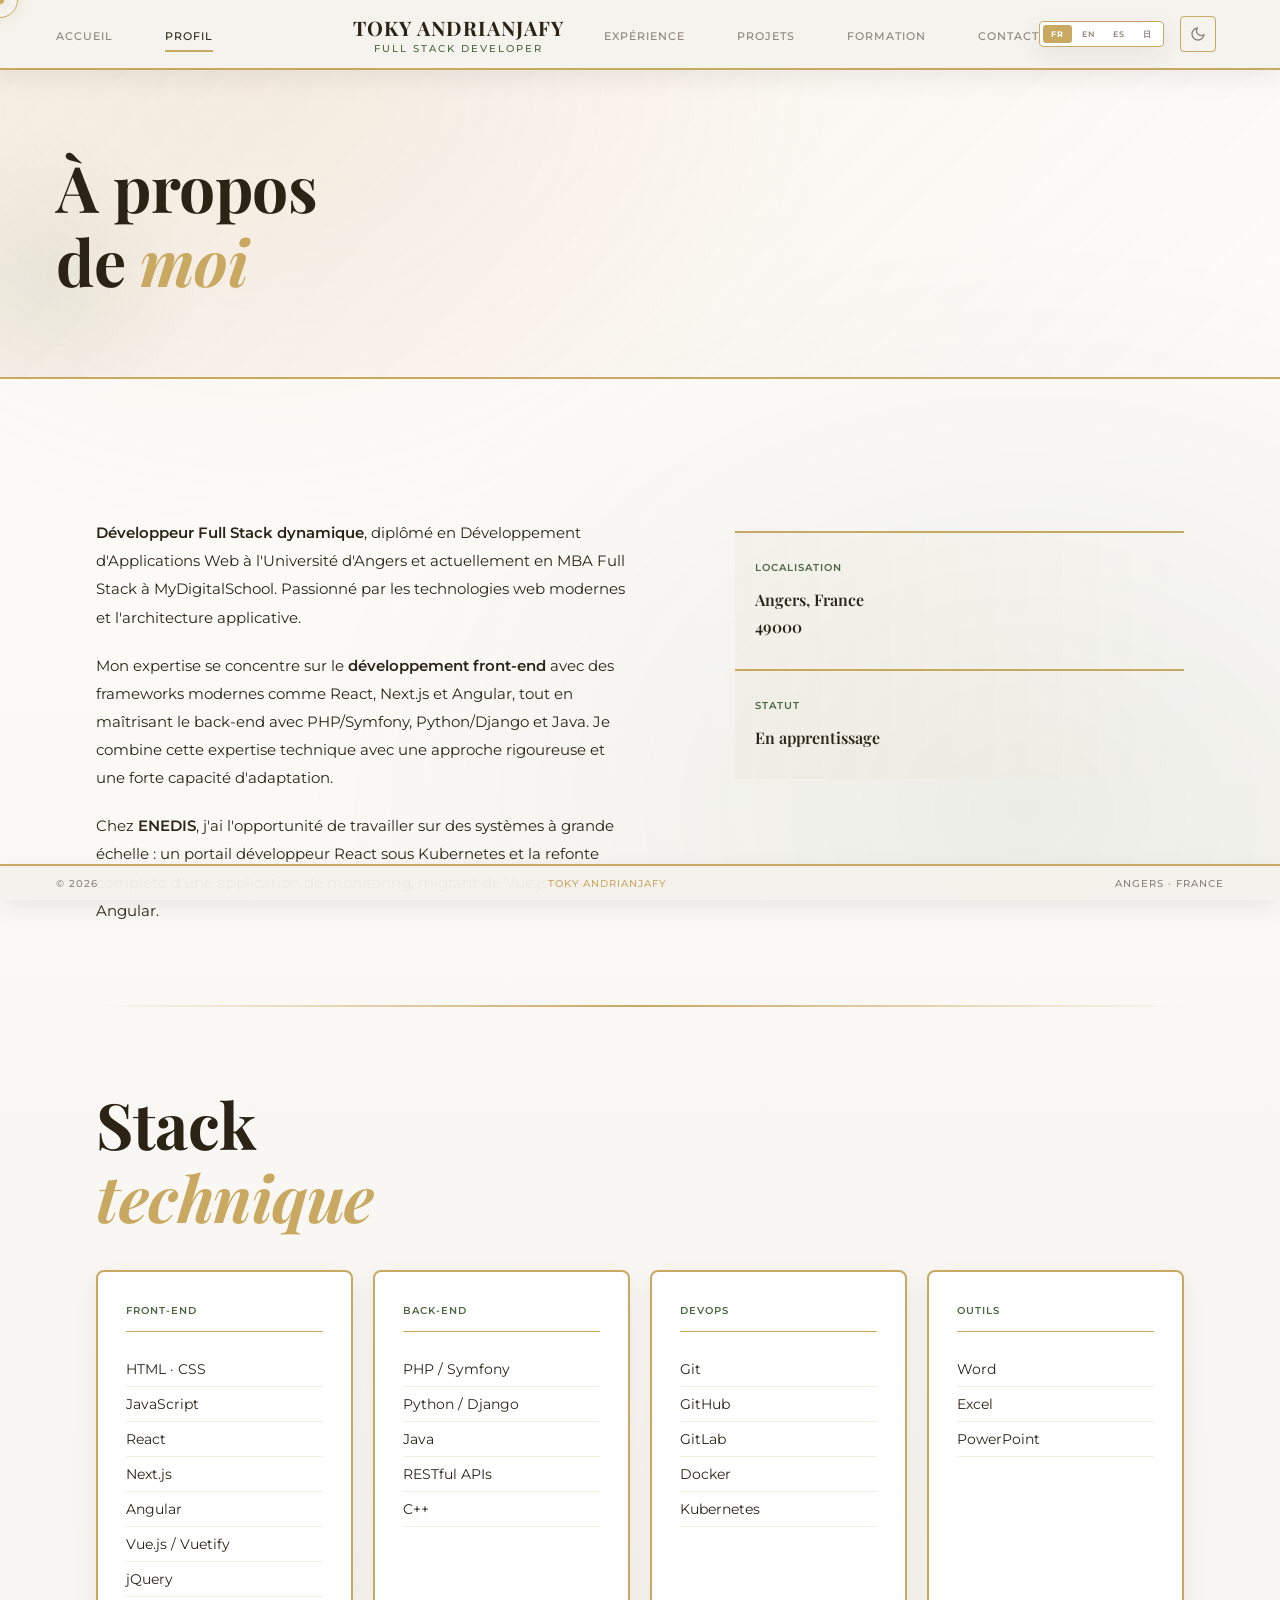
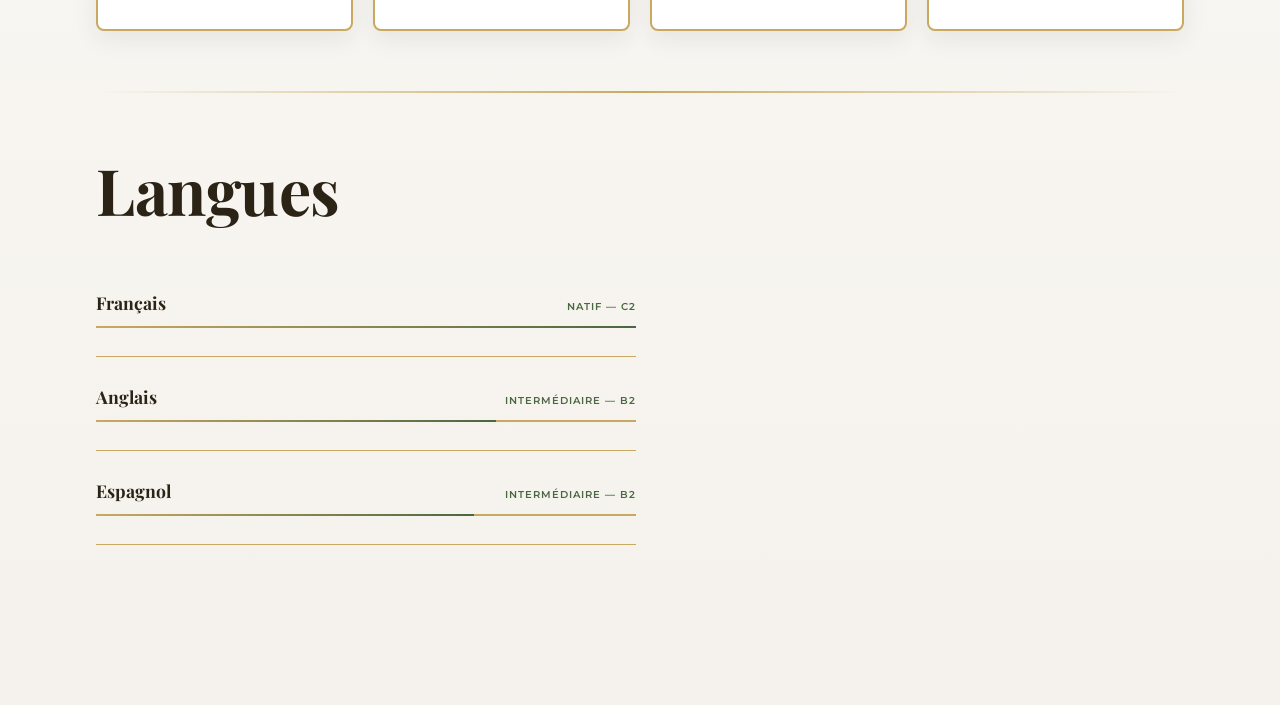
==== commit 38203704: "Languages" ====
--- a/pages/about.html
+++ b/pages/about.html
@@ -119,6 +119,35 @@
           </div>
         </div>
       </div>
+
+      <div class="divider"></div>
+
+      <div class="langs-section">
+        <h2 class="section-h2 reveal" style="margin-bottom:36px" data-i18n="cnt.lngs.l">Langues</h2>
+        <div class="langs-list">
+          <div class="lang-entry reveal">
+            <div class="lang-top">
+              <span class="lang-name" data-i18n="lng.fr">Français</span>
+              <span class="lang-lv" data-i18n="lng.fr.lv">Natif — C2</span>
+            </div>
+            <div class="lang-track"><div class="lang-fill" style="width:100%"></div></div>
+          </div>
+          <div class="lang-entry reveal">
+            <div class="lang-top">
+              <span class="lang-name" data-i18n="lng.en">Anglais</span>
+              <span class="lang-lv" data-i18n="lng.en.lv">Intermédiaire — B2</span>
+            </div>
+            <div class="lang-track"><div class="lang-fill" style="width:74%;animation-delay:.3s"></div></div>
+          </div>
+          <div class="lang-entry reveal">
+            <div class="lang-top">
+              <span class="lang-name" data-i18n="lng.es">Espagnol</span>
+              <span class="lang-lv" data-i18n="lng.es.lv">Intermédiaire — B2</span>
+            </div>
+            <div class="lang-track"><div class="lang-fill" style="width:70%;animation-delay:.55s"></div></div>
+          </div>
+        </div>
+      </div>
     </div>
   </main>
 
--- a/assets/styles.css
+++ b/assets/styles.css
@@ -654,6 +654,8 @@
   color: var(--text-dark);
 }
 .langs-aside { padding-top: 12px; }
+.langs-section { padding-bottom: 60px; }
+.langs-list { max-width: 540px; }
 .lang-entry { padding: 28px 0; border-bottom: 1px solid var(--accent-gold); }
 .lang-top {
   display: flex;
